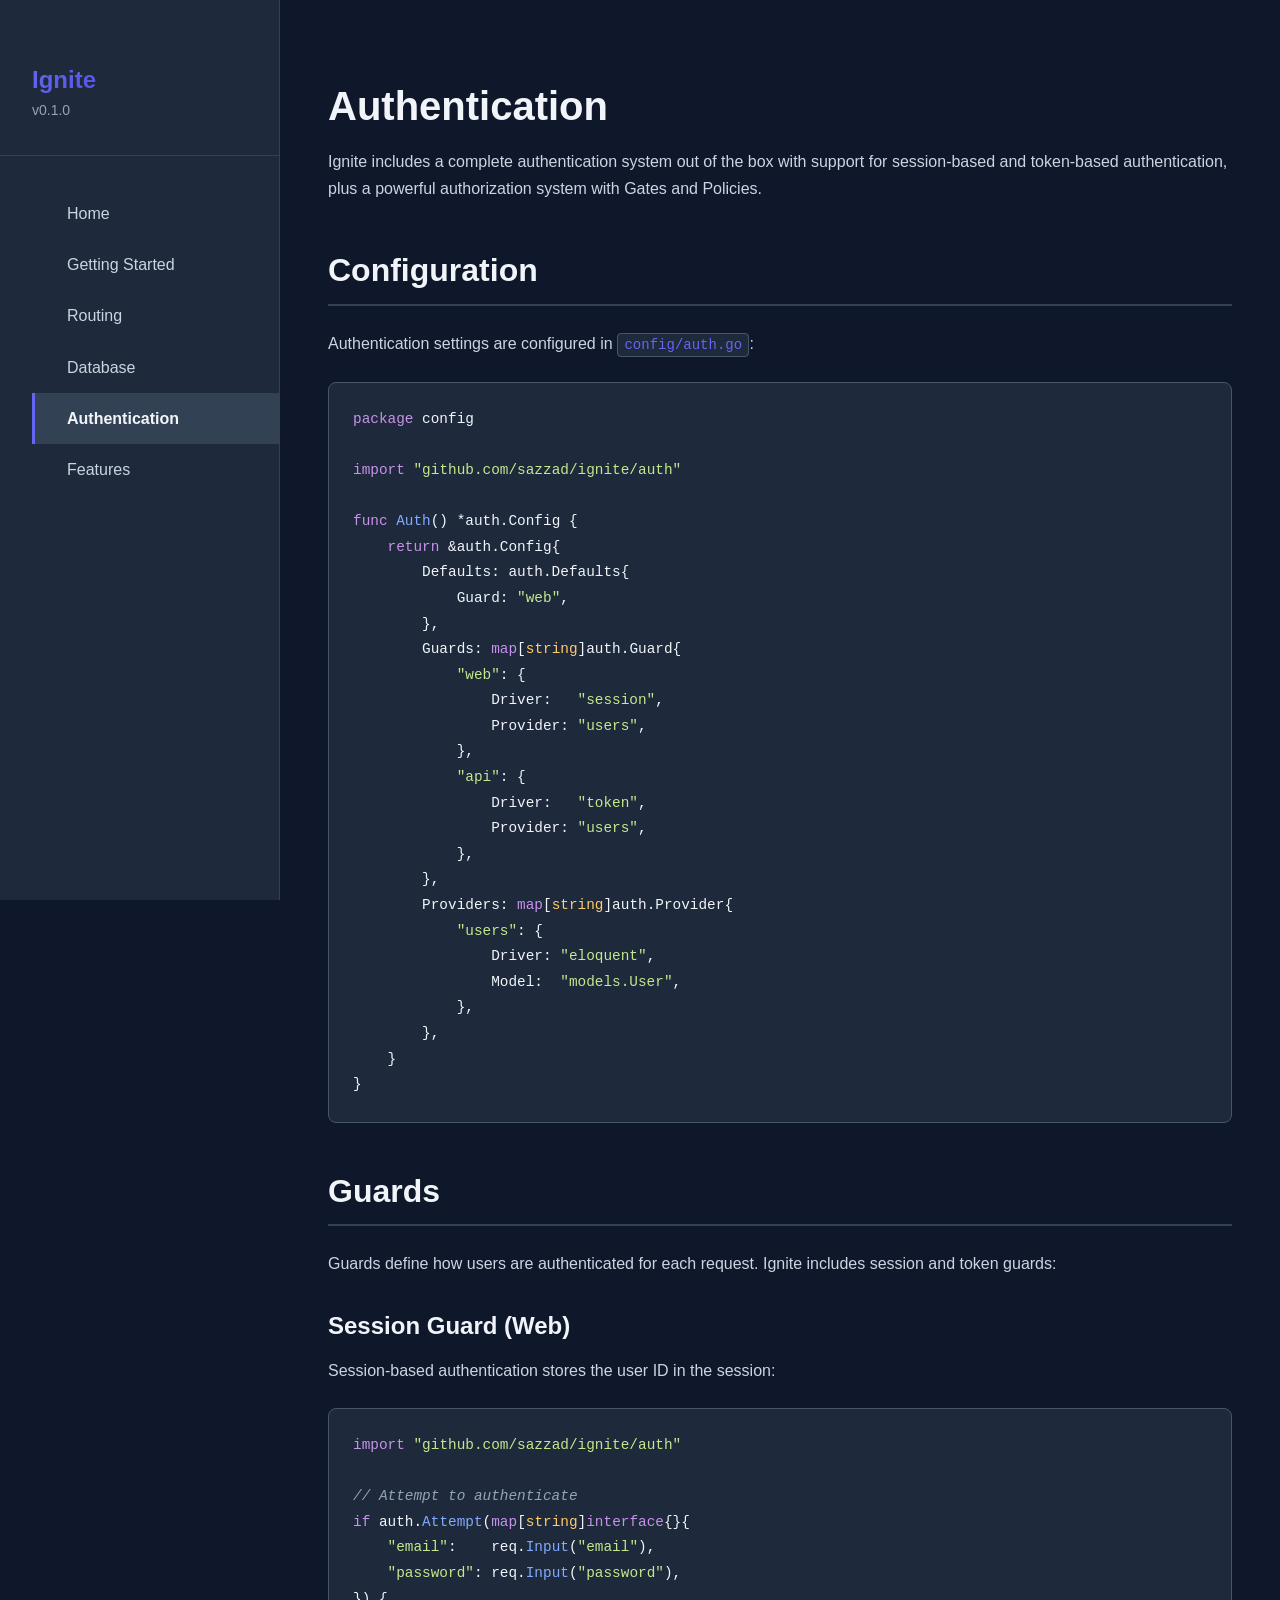
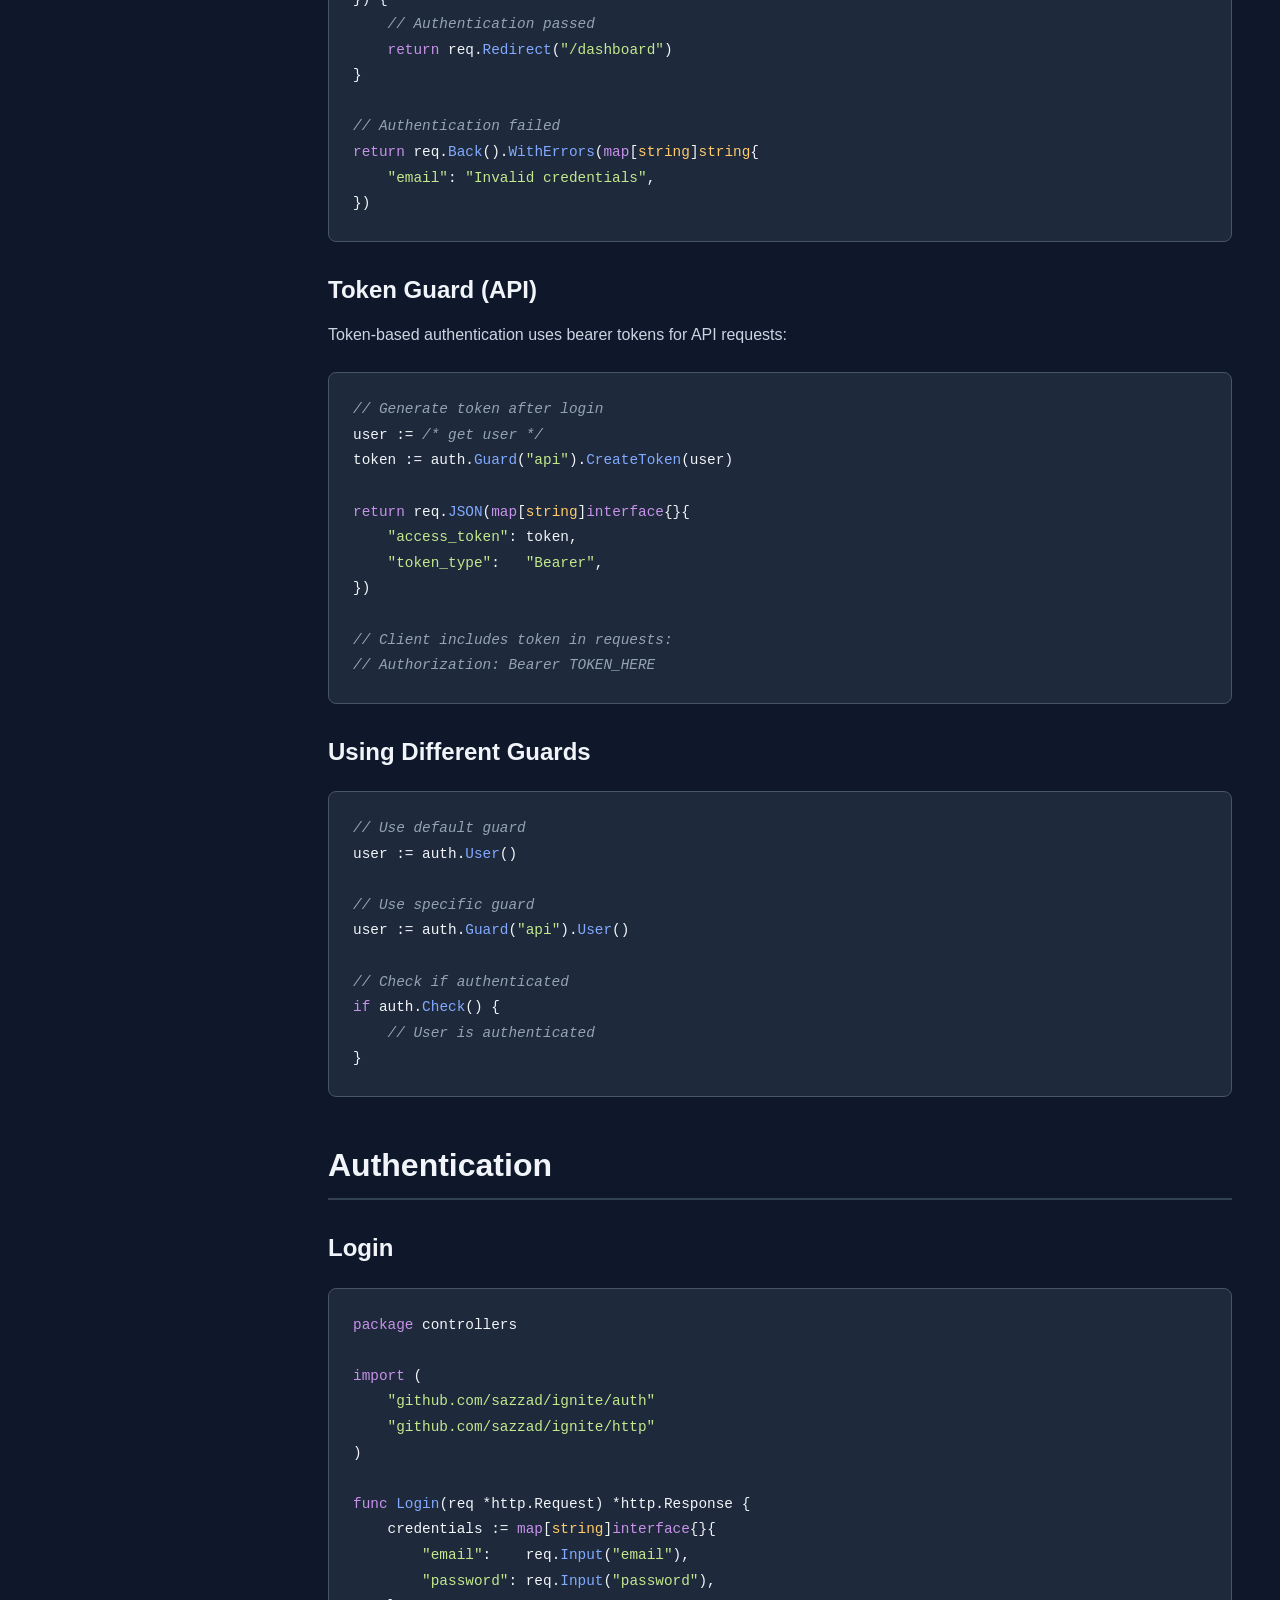
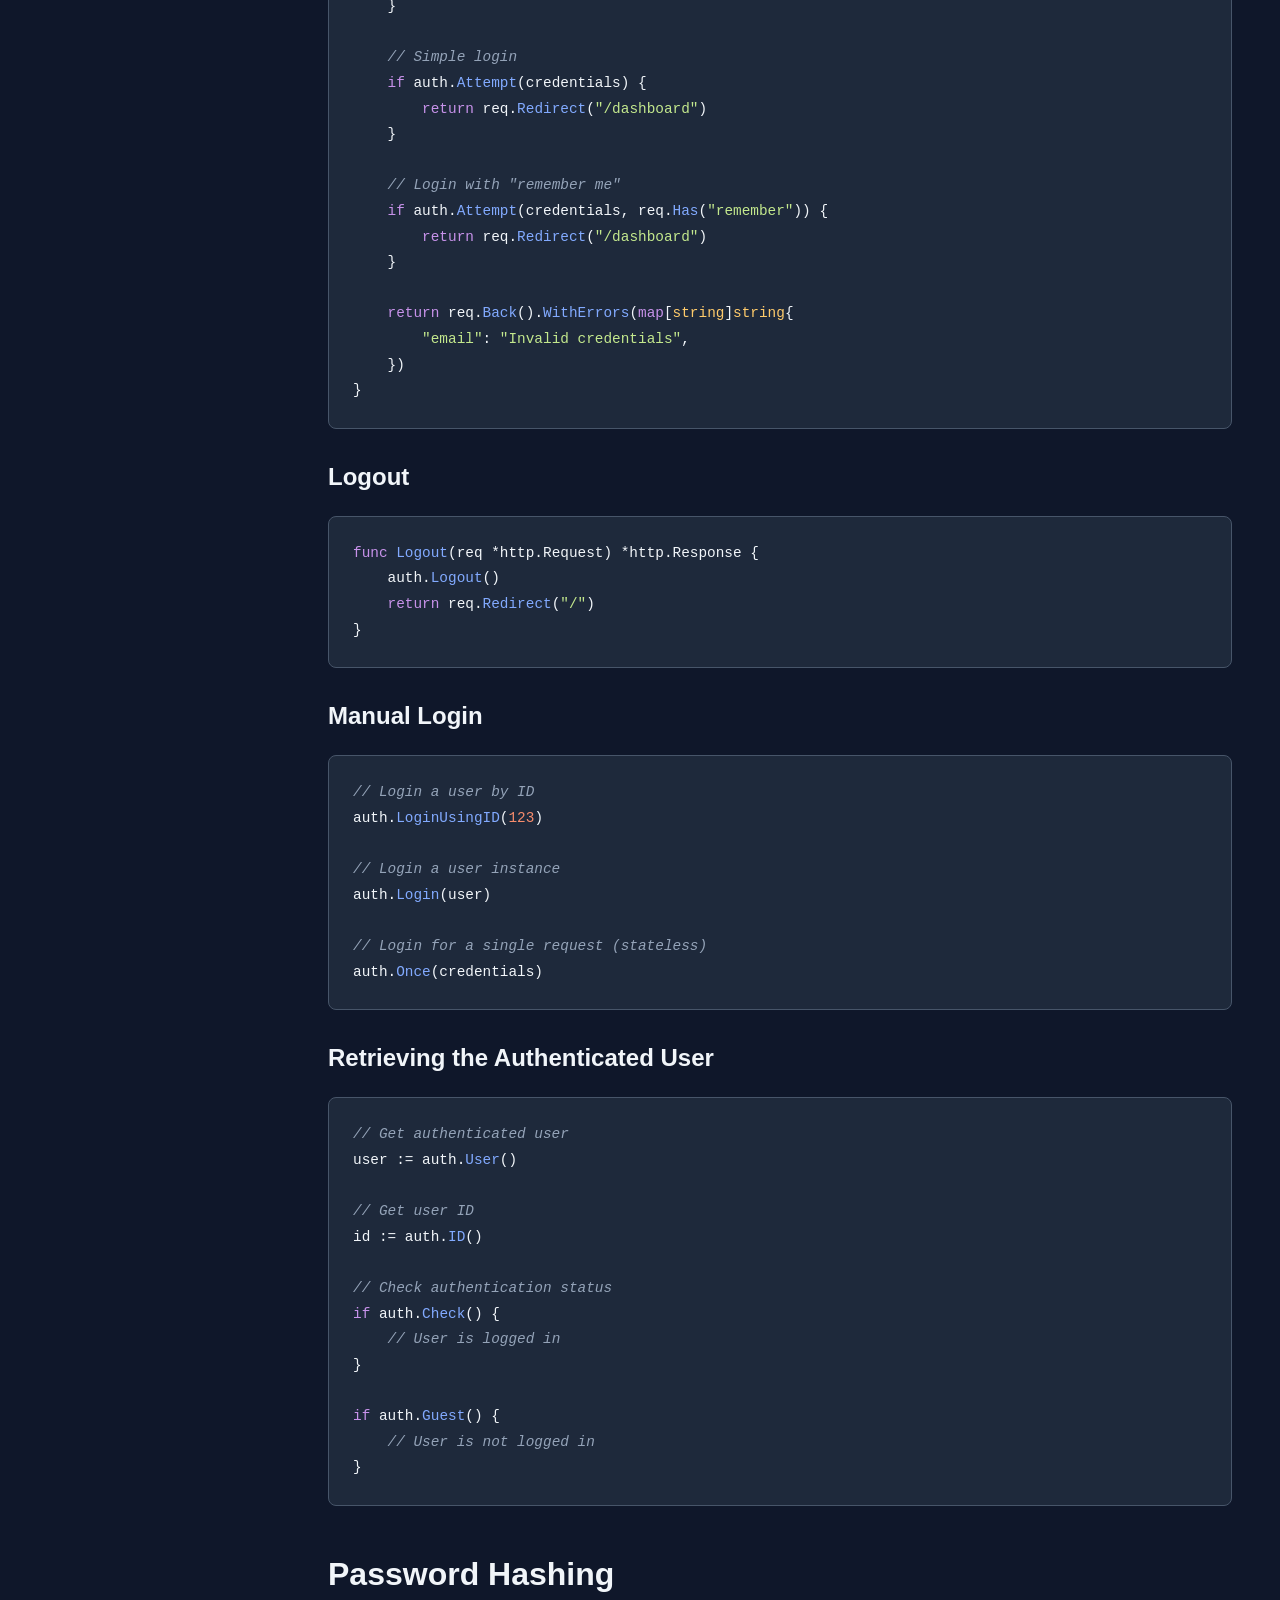
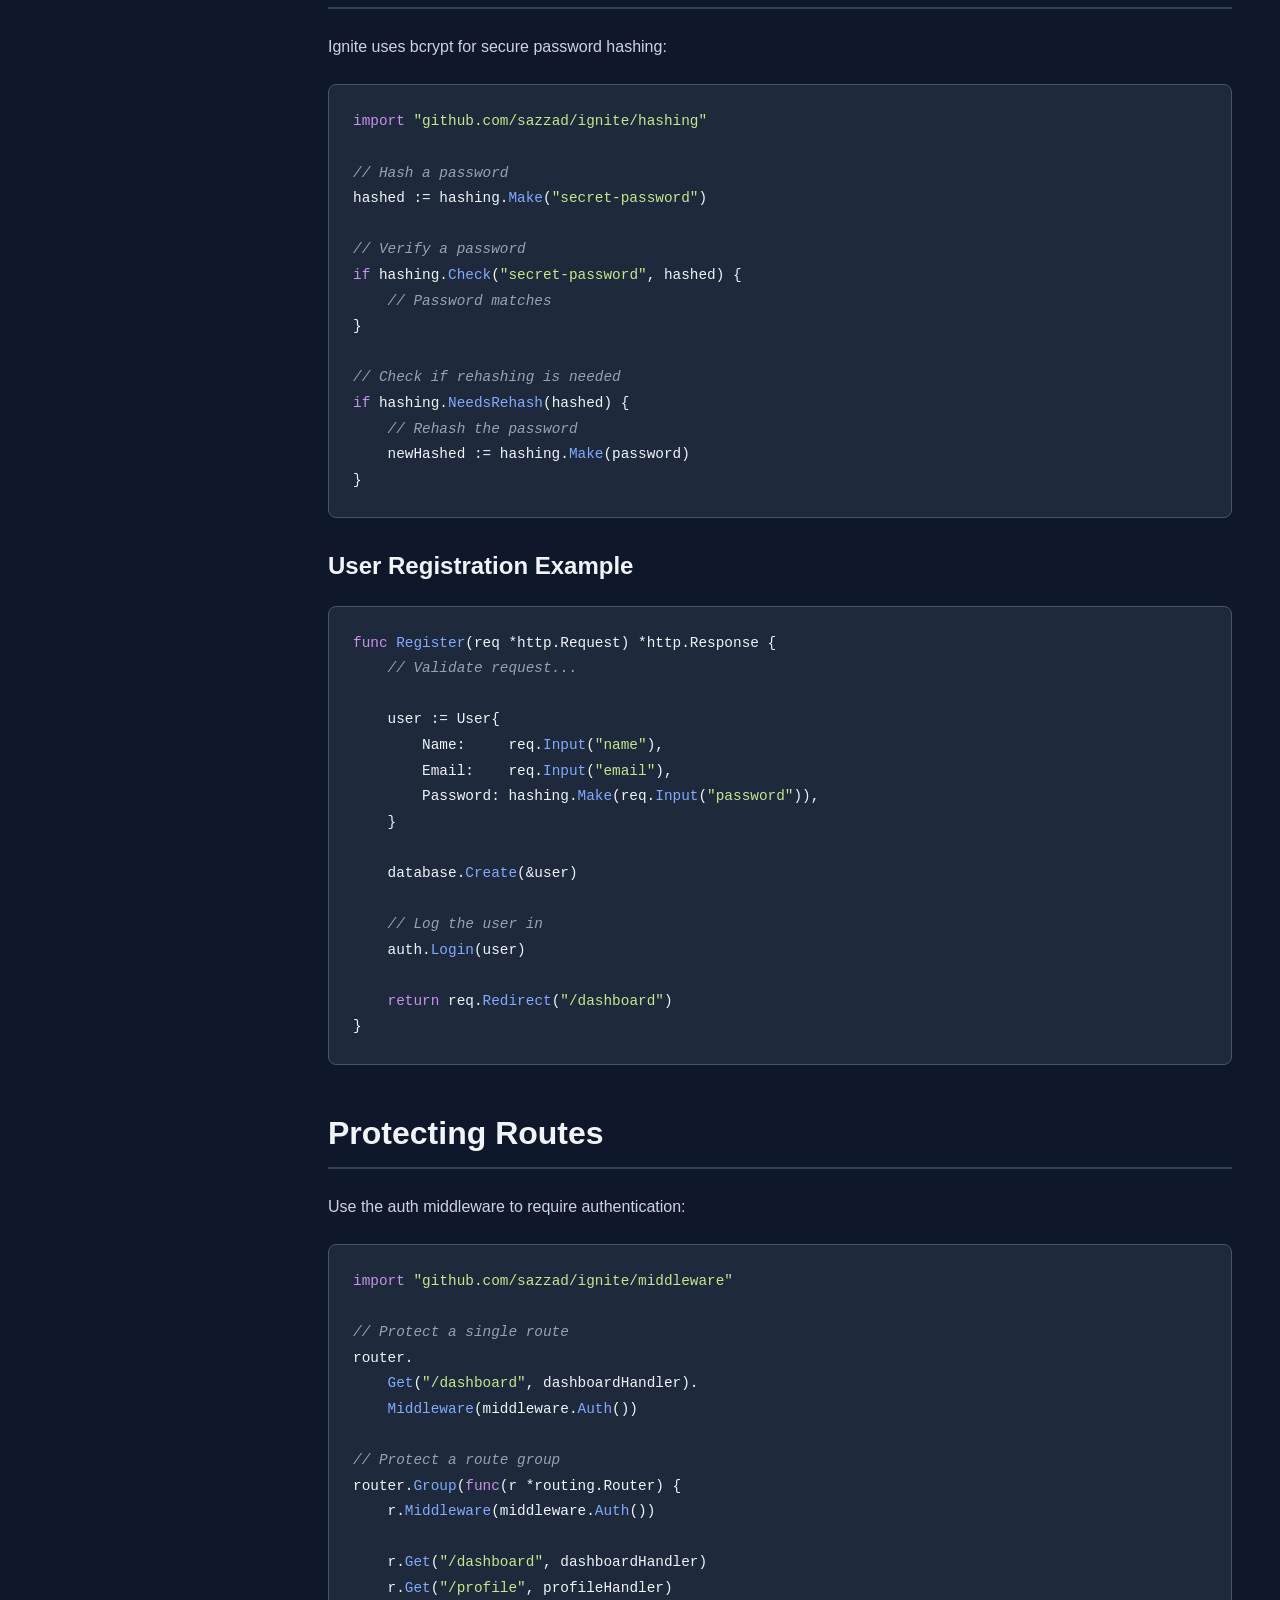
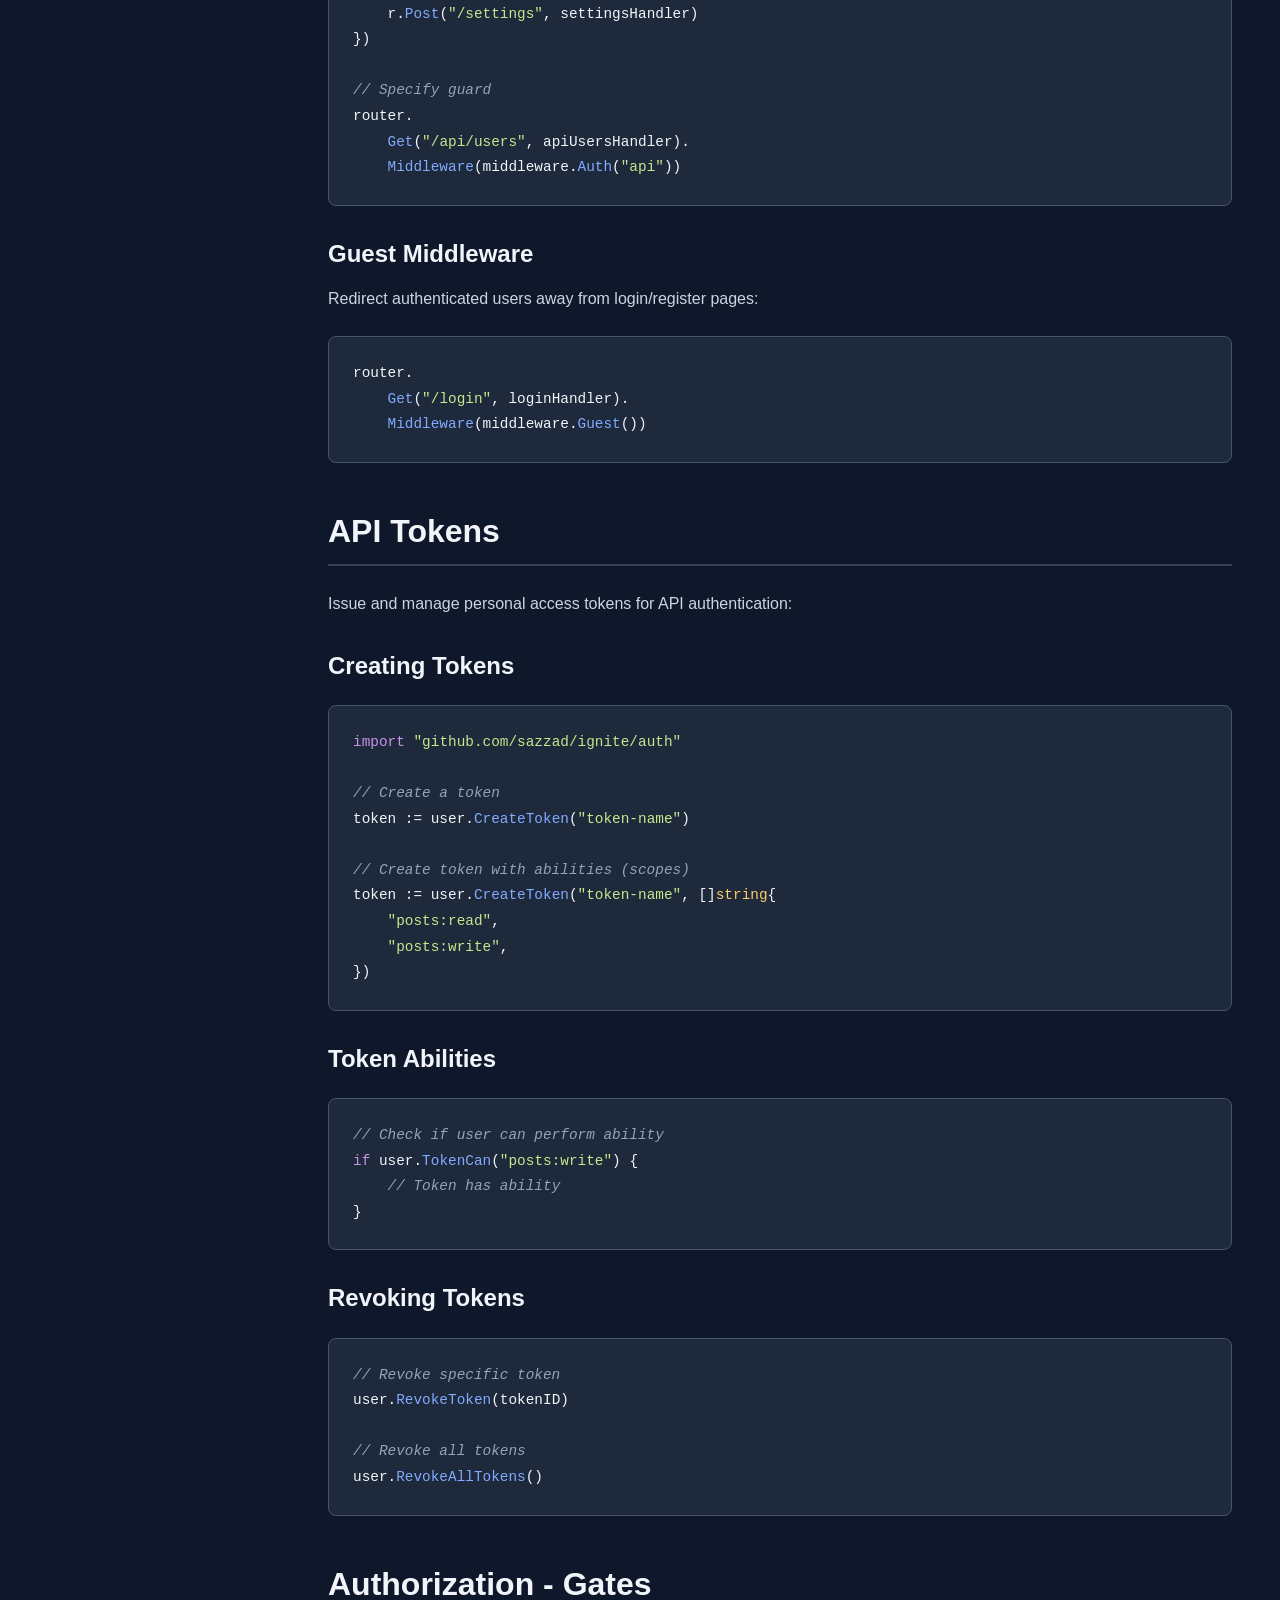
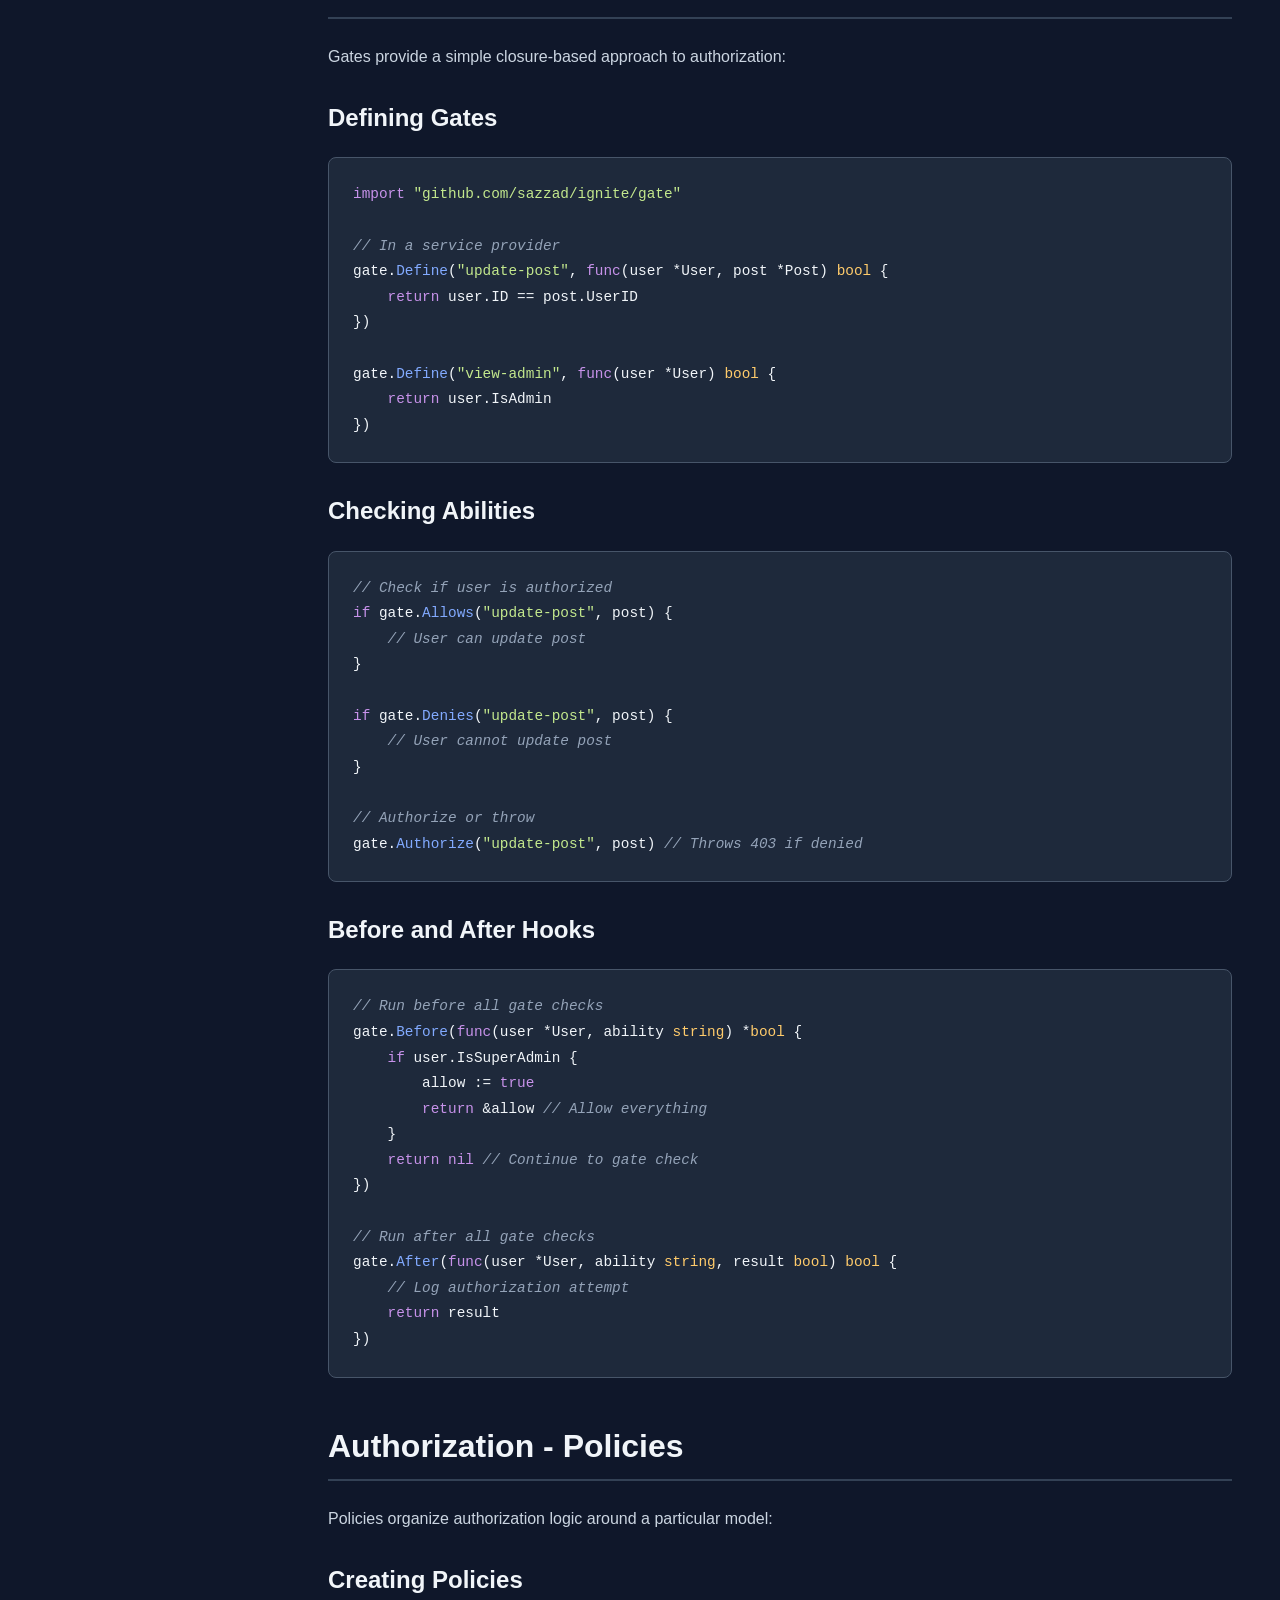
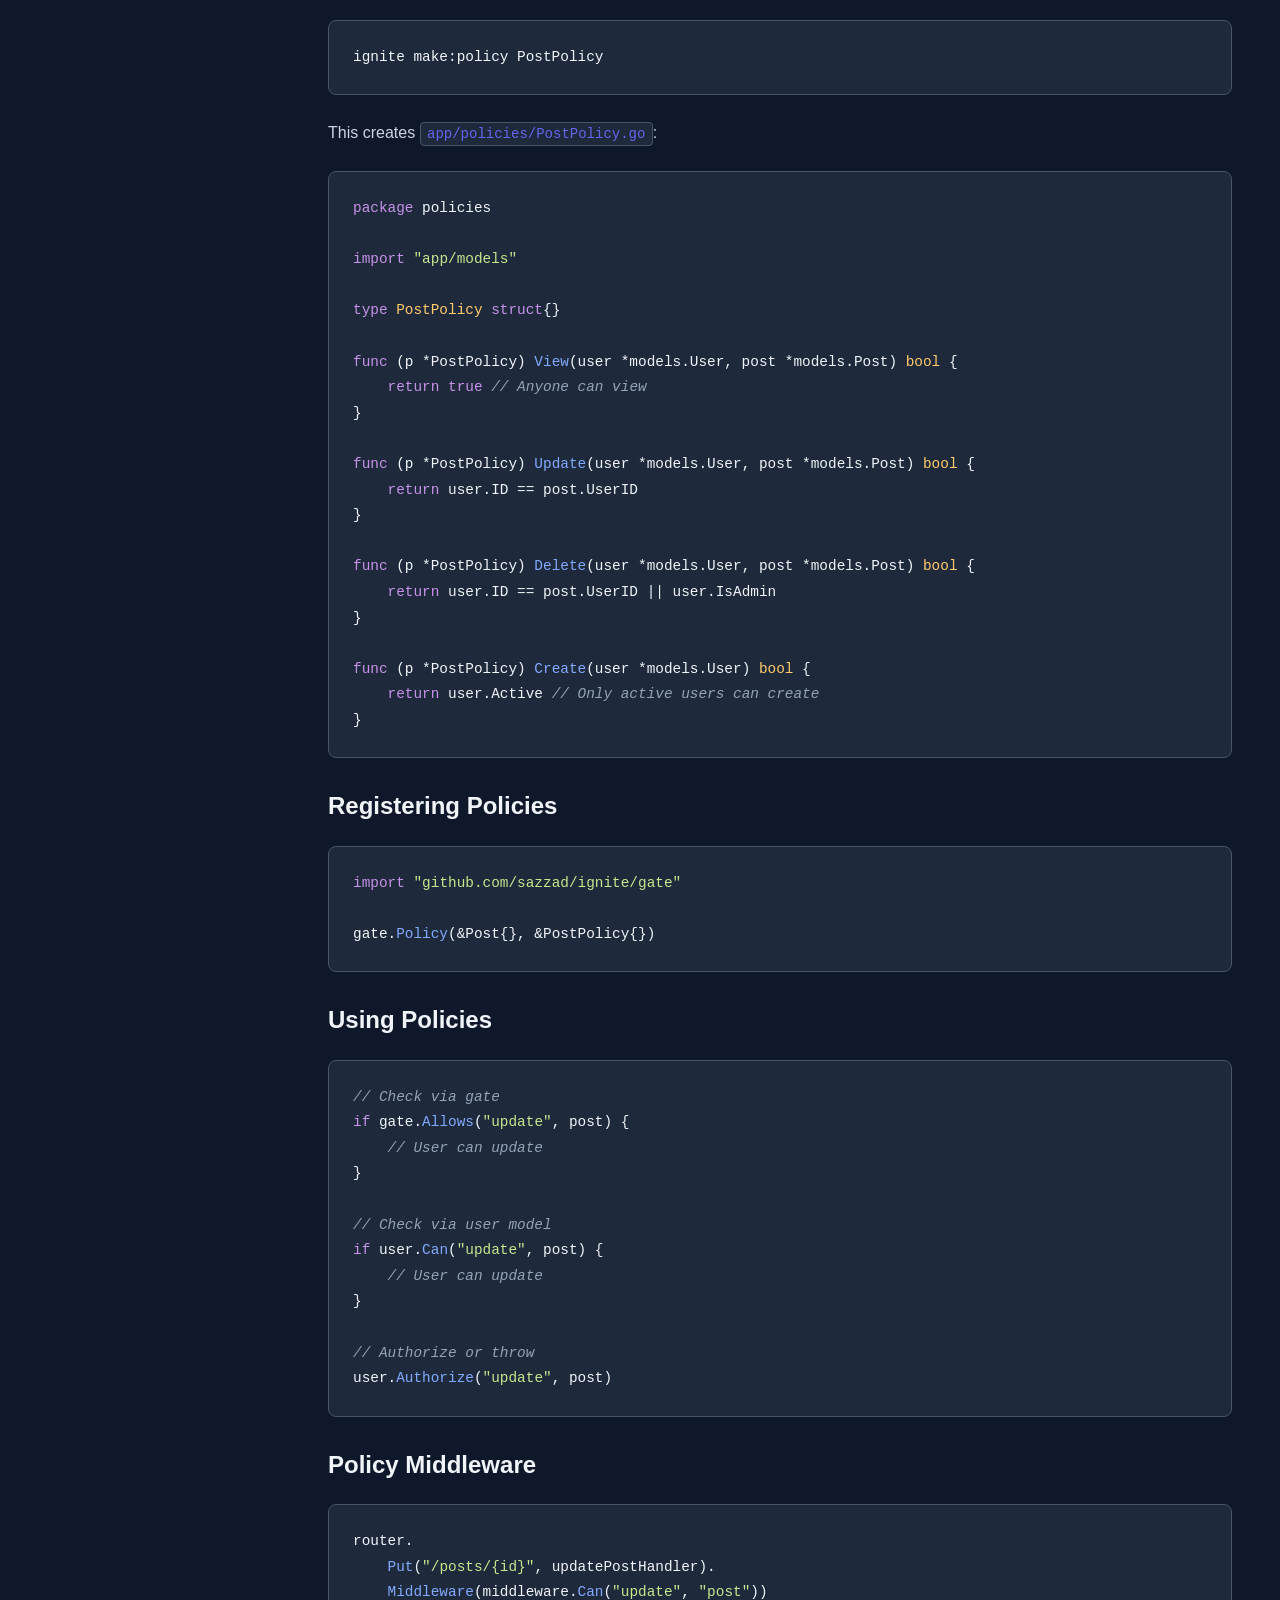
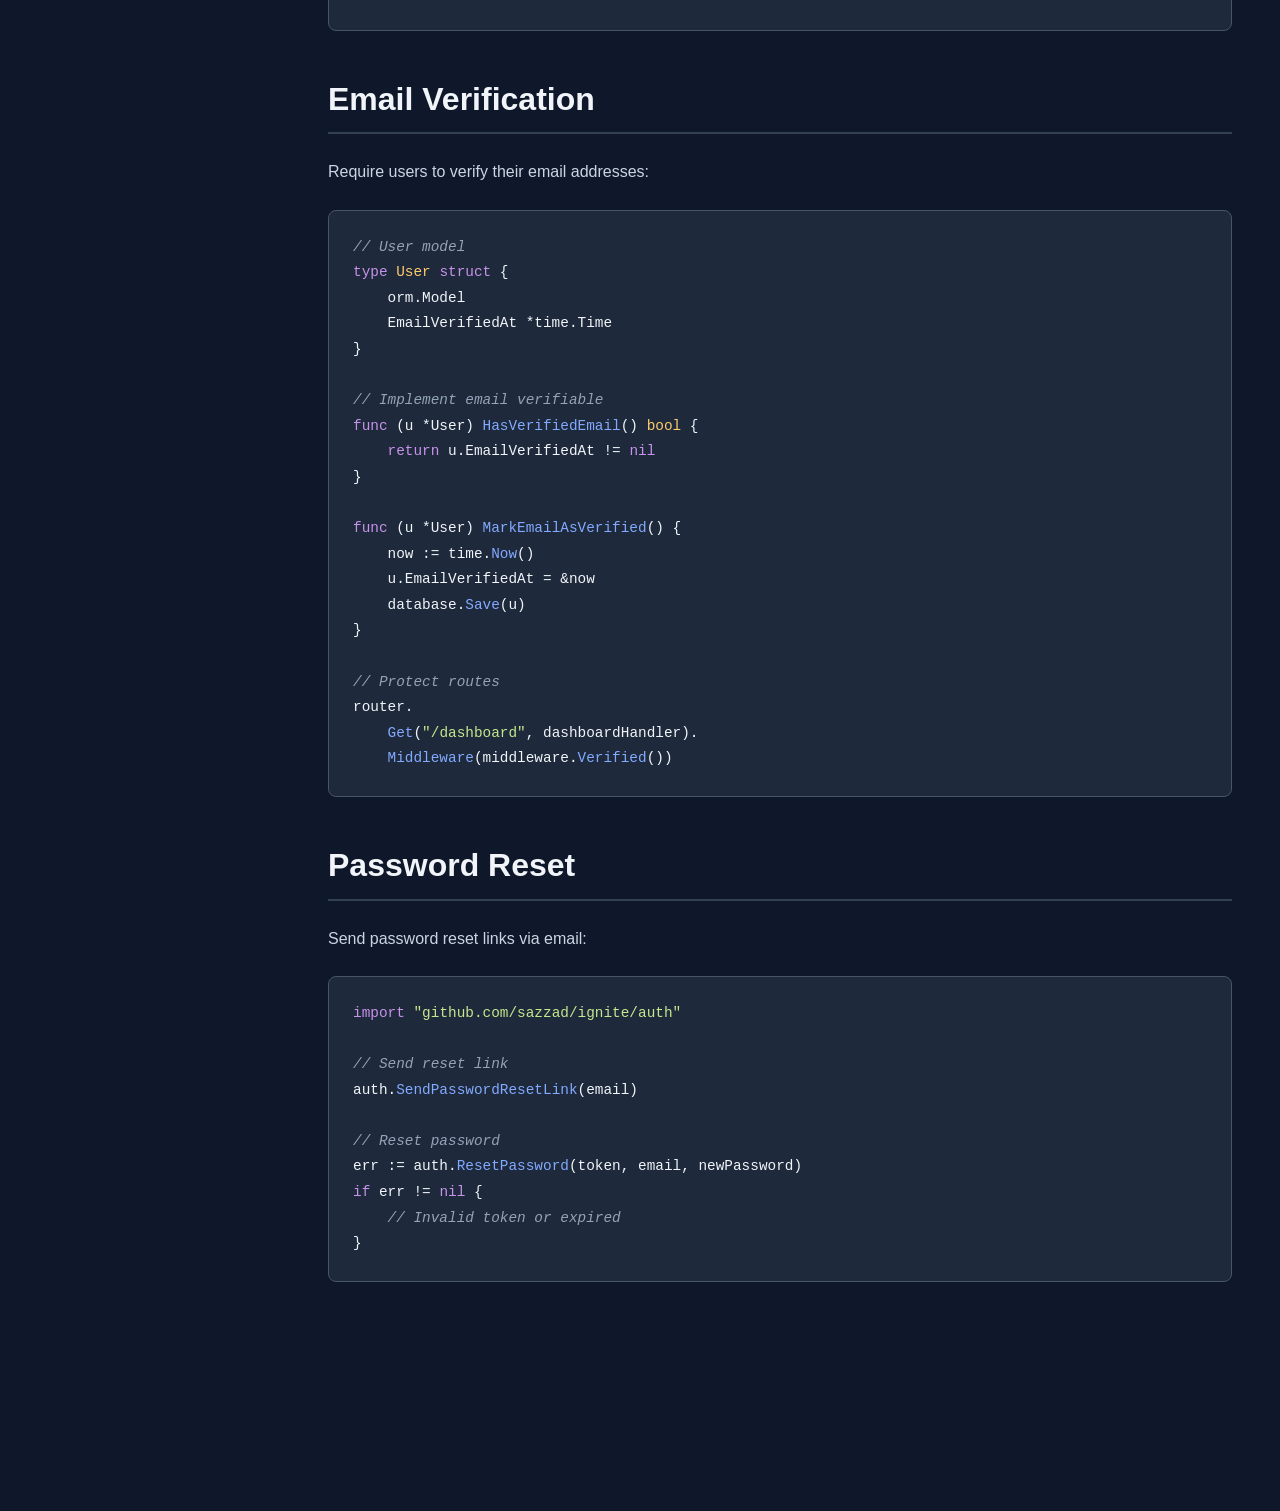
==== docs/authentication.html @ 3613282d "Initial release: Ignite v0.1.0 Full-stack Laravel-inspired web framework for Go. 33 packages, 812+ t" ====
<!DOCTYPE html>
<html lang="en">
<head>
  <meta charset="UTF-8">
  <meta name="viewport" content="width=device-width, initial-scale=1.0">
  <title>Authentication - Ignite</title>
  <link rel="stylesheet" href="style.css">
</head>
<body>
  <div class="container">
    <!-- Sidebar Navigation -->
    <nav class="sidebar">
      <div class="sidebar-header">
        <h1>Ignite</h1>
        <div class="version">v0.1.0</div>
      </div>
      <ul class="sidebar-nav">
        <li><a href="index.html">Home</a></li>
        <li><a href="getting-started.html">Getting Started</a></li>
        <li><a href="routing.html">Routing</a></li>
        <li><a href="database.html">Database</a></li>
        <li><a href="authentication.html" class="active">Authentication</a></li>
        <li><a href="features.html">Features</a></li>
      </ul>
    </nav>

    <!-- Main Content -->
    <main class="main-content">
      <h1>Authentication</h1>
      <p>Ignite includes a complete authentication system out of the box with support for session-based and token-based authentication, plus a powerful authorization system with Gates and Policies.</p>

      <!-- Configuration -->
      <section class="section">
        <h2 class="section-title">Configuration</h2>
        <p>Authentication settings are configured in <code>config/auth.go</code>:</p>
        <pre><code><span class="keyword">package</span> config

<span class="keyword">import</span> <span class="string">"github.com/sazzad/ignite/auth"</span>

<span class="keyword">func</span> <span class="function">Auth</span>() *auth.Config {
    <span class="keyword">return</span> &auth.Config{
        Defaults: auth.Defaults{
            Guard: <span class="string">"web"</span>,
        },
        Guards: <span class="keyword">map</span>[<span class="type">string</span>]auth.Guard{
            <span class="string">"web"</span>: {
                Driver:   <span class="string">"session"</span>,
                Provider: <span class="string">"users"</span>,
            },
            <span class="string">"api"</span>: {
                Driver:   <span class="string">"token"</span>,
                Provider: <span class="string">"users"</span>,
            },
        },
        Providers: <span class="keyword">map</span>[<span class="type">string</span>]auth.Provider{
            <span class="string">"users"</span>: {
                Driver: <span class="string">"eloquent"</span>,
                Model:  <span class="string">"models.User"</span>,
            },
        },
    }
}</code></pre>
      </section>

      <!-- Guards -->
      <section class="section">
        <h2 class="section-title">Guards</h2>
        <p>Guards define how users are authenticated for each request. Ignite includes session and token guards:</p>

        <h3>Session Guard (Web)</h3>
        <p>Session-based authentication stores the user ID in the session:</p>
        <pre><code><span class="keyword">import</span> <span class="string">"github.com/sazzad/ignite/auth"</span>

<span class="comment">// Attempt to authenticate</span>
<span class="keyword">if</span> auth.<span class="function">Attempt</span>(<span class="keyword">map</span>[<span class="type">string</span>]<span class="keyword">interface</span>{}{
    <span class="string">"email"</span>:    req.<span class="function">Input</span>(<span class="string">"email"</span>),
    <span class="string">"password"</span>: req.<span class="function">Input</span>(<span class="string">"password"</span>),
}) {
    <span class="comment">// Authentication passed</span>
    <span class="keyword">return</span> req.<span class="function">Redirect</span>(<span class="string">"/dashboard"</span>)
}

<span class="comment">// Authentication failed</span>
<span class="keyword">return</span> req.<span class="function">Back</span>().<span class="function">WithErrors</span>(<span class="keyword">map</span>[<span class="type">string</span>]<span class="type">string</span>{
    <span class="string">"email"</span>: <span class="string">"Invalid credentials"</span>,
})</code></pre>

        <h3>Token Guard (API)</h3>
        <p>Token-based authentication uses bearer tokens for API requests:</p>
        <pre><code><span class="comment">// Generate token after login</span>
user := <span class="comment">/* get user */</span>
token := auth.<span class="function">Guard</span>(<span class="string">"api"</span>).<span class="function">CreateToken</span>(user)

<span class="keyword">return</span> req.<span class="function">JSON</span>(<span class="keyword">map</span>[<span class="type">string</span>]<span class="keyword">interface</span>{}{
    <span class="string">"access_token"</span>: token,
    <span class="string">"token_type"</span>:   <span class="string">"Bearer"</span>,
})

<span class="comment">// Client includes token in requests:</span>
<span class="comment">// Authorization: Bearer TOKEN_HERE</span></code></pre>

        <h3>Using Different Guards</h3>
        <pre><code><span class="comment">// Use default guard</span>
user := auth.<span class="function">User</span>()

<span class="comment">// Use specific guard</span>
user := auth.<span class="function">Guard</span>(<span class="string">"api"</span>).<span class="function">User</span>()

<span class="comment">// Check if authenticated</span>
<span class="keyword">if</span> auth.<span class="function">Check</span>() {
    <span class="comment">// User is authenticated</span>
}</code></pre>
      </section>

      <!-- Authentication -->
      <section class="section">
        <h2 class="section-title">Authentication</h2>

        <h3>Login</h3>
        <pre><code><span class="keyword">package</span> controllers

<span class="keyword">import</span> (
    <span class="string">"github.com/sazzad/ignite/auth"</span>
    <span class="string">"github.com/sazzad/ignite/http"</span>
)

<span class="keyword">func</span> <span class="function">Login</span>(req *http.Request) *http.Response {
    credentials := <span class="keyword">map</span>[<span class="type">string</span>]<span class="keyword">interface</span>{}{
        <span class="string">"email"</span>:    req.<span class="function">Input</span>(<span class="string">"email"</span>),
        <span class="string">"password"</span>: req.<span class="function">Input</span>(<span class="string">"password"</span>),
    }

    <span class="comment">// Simple login</span>
    <span class="keyword">if</span> auth.<span class="function">Attempt</span>(credentials) {
        <span class="keyword">return</span> req.<span class="function">Redirect</span>(<span class="string">"/dashboard"</span>)
    }

    <span class="comment">// Login with "remember me"</span>
    <span class="keyword">if</span> auth.<span class="function">Attempt</span>(credentials, req.<span class="function">Has</span>(<span class="string">"remember"</span>)) {
        <span class="keyword">return</span> req.<span class="function">Redirect</span>(<span class="string">"/dashboard"</span>)
    }

    <span class="keyword">return</span> req.<span class="function">Back</span>().<span class="function">WithErrors</span>(<span class="keyword">map</span>[<span class="type">string</span>]<span class="type">string</span>{
        <span class="string">"email"</span>: <span class="string">"Invalid credentials"</span>,
    })
}</code></pre>

        <h3>Logout</h3>
        <pre><code><span class="keyword">func</span> <span class="function">Logout</span>(req *http.Request) *http.Response {
    auth.<span class="function">Logout</span>()
    <span class="keyword">return</span> req.<span class="function">Redirect</span>(<span class="string">"/"</span>)
}</code></pre>

        <h3>Manual Login</h3>
        <pre><code><span class="comment">// Login a user by ID</span>
auth.<span class="function">LoginUsingID</span>(<span class="number">123</span>)

<span class="comment">// Login a user instance</span>
auth.<span class="function">Login</span>(user)

<span class="comment">// Login for a single request (stateless)</span>
auth.<span class="function">Once</span>(credentials)</code></pre>

        <h3>Retrieving the Authenticated User</h3>
        <pre><code><span class="comment">// Get authenticated user</span>
user := auth.<span class="function">User</span>()

<span class="comment">// Get user ID</span>
id := auth.<span class="function">ID</span>()

<span class="comment">// Check authentication status</span>
<span class="keyword">if</span> auth.<span class="function">Check</span>() {
    <span class="comment">// User is logged in</span>
}

<span class="keyword">if</span> auth.<span class="function">Guest</span>() {
    <span class="comment">// User is not logged in</span>
}</code></pre>
      </section>

      <!-- Password Hashing -->
      <section class="section">
        <h2 class="section-title">Password Hashing</h2>
        <p>Ignite uses bcrypt for secure password hashing:</p>
        <pre><code><span class="keyword">import</span> <span class="string">"github.com/sazzad/ignite/hashing"</span>

<span class="comment">// Hash a password</span>
hashed := hashing.<span class="function">Make</span>(<span class="string">"secret-password"</span>)

<span class="comment">// Verify a password</span>
<span class="keyword">if</span> hashing.<span class="function">Check</span>(<span class="string">"secret-password"</span>, hashed) {
    <span class="comment">// Password matches</span>
}

<span class="comment">// Check if rehashing is needed</span>
<span class="keyword">if</span> hashing.<span class="function">NeedsRehash</span>(hashed) {
    <span class="comment">// Rehash the password</span>
    newHashed := hashing.<span class="function">Make</span>(password)
}</code></pre>

        <h3>User Registration Example</h3>
        <pre><code><span class="keyword">func</span> <span class="function">Register</span>(req *http.Request) *http.Response {
    <span class="comment">// Validate request...</span>

    user := User{
        Name:     req.<span class="function">Input</span>(<span class="string">"name"</span>),
        Email:    req.<span class="function">Input</span>(<span class="string">"email"</span>),
        Password: hashing.<span class="function">Make</span>(req.<span class="function">Input</span>(<span class="string">"password"</span>)),
    }

    database.<span class="function">Create</span>(&user)

    <span class="comment">// Log the user in</span>
    auth.<span class="function">Login</span>(user)

    <span class="keyword">return</span> req.<span class="function">Redirect</span>(<span class="string">"/dashboard"</span>)
}</code></pre>
      </section>

      <!-- Protecting Routes -->
      <section class="section">
        <h2 class="section-title">Protecting Routes</h2>
        <p>Use the auth middleware to require authentication:</p>
        <pre><code><span class="keyword">import</span> <span class="string">"github.com/sazzad/ignite/middleware"</span>

<span class="comment">// Protect a single route</span>
router.
    <span class="function">Get</span>(<span class="string">"/dashboard"</span>, dashboardHandler).
    <span class="function">Middleware</span>(middleware.<span class="function">Auth</span>())

<span class="comment">// Protect a route group</span>
router.<span class="function">Group</span>(<span class="keyword">func</span>(r *routing.Router) {
    r.<span class="function">Middleware</span>(middleware.<span class="function">Auth</span>())

    r.<span class="function">Get</span>(<span class="string">"/dashboard"</span>, dashboardHandler)
    r.<span class="function">Get</span>(<span class="string">"/profile"</span>, profileHandler)
    r.<span class="function">Post</span>(<span class="string">"/settings"</span>, settingsHandler)
})

<span class="comment">// Specify guard</span>
router.
    <span class="function">Get</span>(<span class="string">"/api/users"</span>, apiUsersHandler).
    <span class="function">Middleware</span>(middleware.<span class="function">Auth</span>(<span class="string">"api"</span>))</code></pre>

        <h3>Guest Middleware</h3>
        <p>Redirect authenticated users away from login/register pages:</p>
        <pre><code>router.
    <span class="function">Get</span>(<span class="string">"/login"</span>, loginHandler).
    <span class="function">Middleware</span>(middleware.<span class="function">Guest</span>())</code></pre>
      </section>

      <!-- API Tokens -->
      <section class="section">
        <h2 class="section-title">API Tokens</h2>
        <p>Issue and manage personal access tokens for API authentication:</p>

        <h3>Creating Tokens</h3>
        <pre><code><span class="keyword">import</span> <span class="string">"github.com/sazzad/ignite/auth"</span>

<span class="comment">// Create a token</span>
token := user.<span class="function">CreateToken</span>(<span class="string">"token-name"</span>)

<span class="comment">// Create token with abilities (scopes)</span>
token := user.<span class="function">CreateToken</span>(<span class="string">"token-name"</span>, []<span class="type">string</span>{
    <span class="string">"posts:read"</span>,
    <span class="string">"posts:write"</span>,
})</code></pre>

        <h3>Token Abilities</h3>
        <pre><code><span class="comment">// Check if user can perform ability</span>
<span class="keyword">if</span> user.<span class="function">TokenCan</span>(<span class="string">"posts:write"</span>) {
    <span class="comment">// Token has ability</span>
}</code></pre>

        <h3>Revoking Tokens</h3>
        <pre><code><span class="comment">// Revoke specific token</span>
user.<span class="function">RevokeToken</span>(tokenID)

<span class="comment">// Revoke all tokens</span>
user.<span class="function">RevokeAllTokens</span>()</code></pre>
      </section>

      <!-- Authorization (Gates) -->
      <section class="section">
        <h2 class="section-title">Authorization - Gates</h2>
        <p>Gates provide a simple closure-based approach to authorization:</p>

        <h3>Defining Gates</h3>
        <pre><code><span class="keyword">import</span> <span class="string">"github.com/sazzad/ignite/gate"</span>

<span class="comment">// In a service provider</span>
gate.<span class="function">Define</span>(<span class="string">"update-post"</span>, <span class="keyword">func</span>(user *User, post *Post) <span class="type">bool</span> {
    <span class="keyword">return</span> user.ID == post.UserID
})

gate.<span class="function">Define</span>(<span class="string">"view-admin"</span>, <span class="keyword">func</span>(user *User) <span class="type">bool</span> {
    <span class="keyword">return</span> user.IsAdmin
})</code></pre>

        <h3>Checking Abilities</h3>
        <pre><code><span class="comment">// Check if user is authorized</span>
<span class="keyword">if</span> gate.<span class="function">Allows</span>(<span class="string">"update-post"</span>, post) {
    <span class="comment">// User can update post</span>
}

<span class="keyword">if</span> gate.<span class="function">Denies</span>(<span class="string">"update-post"</span>, post) {
    <span class="comment">// User cannot update post</span>
}

<span class="comment">// Authorize or throw</span>
gate.<span class="function">Authorize</span>(<span class="string">"update-post"</span>, post) <span class="comment">// Throws 403 if denied</span></code></pre>

        <h3>Before and After Hooks</h3>
        <pre><code><span class="comment">// Run before all gate checks</span>
gate.<span class="function">Before</span>(<span class="keyword">func</span>(user *User, ability <span class="type">string</span>) *<span class="type">bool</span> {
    <span class="keyword">if</span> user.IsSuperAdmin {
        allow := <span class="keyword">true</span>
        <span class="keyword">return</span> &allow <span class="comment">// Allow everything</span>
    }
    <span class="keyword">return</span> <span class="keyword">nil</span> <span class="comment">// Continue to gate check</span>
})

<span class="comment">// Run after all gate checks</span>
gate.<span class="function">After</span>(<span class="keyword">func</span>(user *User, ability <span class="type">string</span>, result <span class="type">bool</span>) <span class="type">bool</span> {
    <span class="comment">// Log authorization attempt</span>
    <span class="keyword">return</span> result
})</code></pre>
      </section>

      <!-- Authorization (Policies) -->
      <section class="section">
        <h2 class="section-title">Authorization - Policies</h2>
        <p>Policies organize authorization logic around a particular model:</p>

        <h3>Creating Policies</h3>
        <pre><code>ignite make:policy PostPolicy</code></pre>
        <p>This creates <code>app/policies/PostPolicy.go</code>:</p>
        <pre><code><span class="keyword">package</span> policies

<span class="keyword">import</span> <span class="string">"app/models"</span>

<span class="keyword">type</span> <span class="type">PostPolicy</span> <span class="keyword">struct</span>{}

<span class="keyword">func</span> (p *PostPolicy) <span class="function">View</span>(user *models.User, post *models.Post) <span class="type">bool</span> {
    <span class="keyword">return</span> <span class="keyword">true</span> <span class="comment">// Anyone can view</span>
}

<span class="keyword">func</span> (p *PostPolicy) <span class="function">Update</span>(user *models.User, post *models.Post) <span class="type">bool</span> {
    <span class="keyword">return</span> user.ID == post.UserID
}

<span class="keyword">func</span> (p *PostPolicy) <span class="function">Delete</span>(user *models.User, post *models.Post) <span class="type">bool</span> {
    <span class="keyword">return</span> user.ID == post.UserID || user.IsAdmin
}

<span class="keyword">func</span> (p *PostPolicy) <span class="function">Create</span>(user *models.User) <span class="type">bool</span> {
    <span class="keyword">return</span> user.Active <span class="comment">// Only active users can create</span>
}</code></pre>

        <h3>Registering Policies</h3>
        <pre><code><span class="keyword">import</span> <span class="string">"github.com/sazzad/ignite/gate"</span>

gate.<span class="function">Policy</span>(&Post{}, &PostPolicy{})</code></pre>

        <h3>Using Policies</h3>
        <pre><code><span class="comment">// Check via gate</span>
<span class="keyword">if</span> gate.<span class="function">Allows</span>(<span class="string">"update"</span>, post) {
    <span class="comment">// User can update</span>
}

<span class="comment">// Check via user model</span>
<span class="keyword">if</span> user.<span class="function">Can</span>(<span class="string">"update"</span>, post) {
    <span class="comment">// User can update</span>
}

<span class="comment">// Authorize or throw</span>
user.<span class="function">Authorize</span>(<span class="string">"update"</span>, post)</code></pre>

        <h3>Policy Middleware</h3>
        <pre><code>router.
    <span class="function">Put</span>(<span class="string">"/posts/{id}"</span>, updatePostHandler).
    <span class="function">Middleware</span>(middleware.<span class="function">Can</span>(<span class="string">"update"</span>, <span class="string">"post"</span>))</code></pre>
      </section>

      <!-- Email Verification -->
      <section class="section">
        <h2 class="section-title">Email Verification</h2>
        <p>Require users to verify their email addresses:</p>
        <pre><code><span class="comment">// User model</span>
<span class="keyword">type</span> <span class="type">User</span> <span class="keyword">struct</span> {
    orm.Model
    EmailVerifiedAt *time.Time
}

<span class="comment">// Implement email verifiable</span>
<span class="keyword">func</span> (u *User) <span class="function">HasVerifiedEmail</span>() <span class="type">bool</span> {
    <span class="keyword">return</span> u.EmailVerifiedAt != <span class="keyword">nil</span>
}

<span class="keyword">func</span> (u *User) <span class="function">MarkEmailAsVerified</span>() {
    now := time.<span class="function">Now</span>()
    u.EmailVerifiedAt = &now
    database.<span class="function">Save</span>(u)
}

<span class="comment">// Protect routes</span>
router.
    <span class="function">Get</span>(<span class="string">"/dashboard"</span>, dashboardHandler).
    <span class="function">Middleware</span>(middleware.<span class="function">Verified</span>())</code></pre>
      </section>

      <!-- Password Reset -->
      <section class="section">
        <h2 class="section-title">Password Reset</h2>
        <p>Send password reset links via email:</p>
        <pre><code><span class="keyword">import</span> <span class="string">"github.com/sazzad/ignite/auth"</span>

<span class="comment">// Send reset link</span>
auth.<span class="function">SendPasswordResetLink</span>(email)

<span class="comment">// Reset password</span>
err := auth.<span class="function">ResetPassword</span>(token, email, newPassword)
<span class="keyword">if</span> err != <span class="keyword">nil</span> {
    <span class="comment">// Invalid token or expired</span>
}</code></pre>
      </section>
    </main>
  </div>
</body>
</html>
---- docs/style.css ----
/* Ignite Documentation - Shared Styles */

:root {
  --primary: #4F46E5;
  --primary-light: #6366F1;
  --primary-dark: #4338CA;
  --background: #0F172A;
  --background-light: #1E293B;
  --background-lighter: #334155;
  --text: #F1F5F9;
  --text-secondary: #CBD5E1;
  --text-muted: #94A3B8;
  --border: #334155;
  --code-bg: #1E293B;
  --code-border: #475569;
  --success: #10B981;
  --warning: #F59E0B;
  --danger: #EF4444;
  --sidebar-width: 280px;
  --header-height: 64px;
}

* {
  box-sizing: border-box;
  margin: 0;
  padding: 0;
}

body {
  font-family: -apple-system, BlinkMacSystemFont, "Segoe UI", Roboto, "Helvetica Neue", Arial, sans-serif;
  background: var(--background);
  color: var(--text);
  line-height: 1.7;
  font-size: 16px;
  -webkit-font-smoothing: antialiased;
  -moz-osx-font-smoothing: grayscale;
}

a {
  color: var(--primary-light);
  text-decoration: none;
  transition: color 0.2s ease;
}

a:hover {
  color: var(--primary);
}

/* Layout */
.container {
  display: flex;
  min-height: 100vh;
}

/* Sidebar */
.sidebar {
  width: var(--sidebar-width);
  background: var(--background-light);
  border-right: 1px solid var(--border);
  position: fixed;
  top: 0;
  left: 0;
  height: 100vh;
  overflow-y: auto;
  padding: 2rem 0;
}

.sidebar-header {
  padding: 0 2rem 2rem;
  border-bottom: 1px solid var(--border);
  margin-bottom: 2rem;
}

.sidebar-header h1 {
  font-size: 1.5rem;
  font-weight: 700;
  background: linear-gradient(135deg, var(--primary-light), var(--primary-dark));
  -webkit-background-clip: text;
  -webkit-text-fill-color: transparent;
  background-clip: text;
  margin-bottom: 0.25rem;
}

.sidebar-header .version {
  font-size: 0.875rem;
  color: var(--text-muted);
}

.sidebar-nav {
  list-style: none;
}

.sidebar-nav li {
  margin: 0;
}

.sidebar-nav a {
  display: block;
  padding: 0.75rem 2rem;
  color: var(--text-secondary);
  transition: all 0.2s ease;
  border-left: 3px solid transparent;
}

.sidebar-nav a:hover {
  background: var(--background-lighter);
  color: var(--text);
  border-left-color: var(--primary);
}

.sidebar-nav a.active {
  background: var(--background-lighter);
  color: var(--text);
  border-left-color: var(--primary-light);
  font-weight: 600;
}

/* Main Content */
.main-content {
  flex: 1;
  margin-left: var(--sidebar-width);
  padding: 3rem;
  max-width: 1200px;
}

/* Hero Section */
.hero {
  padding: 4rem 0;
  margin-bottom: 4rem;
  text-align: center;
}

.hero h1 {
  font-size: 4rem;
  font-weight: 800;
  background: linear-gradient(135deg, var(--primary-light), var(--primary-dark));
  -webkit-background-clip: text;
  -webkit-text-fill-color: transparent;
  background-clip: text;
  margin-bottom: 1rem;
  line-height: 1.2;
}

.hero .tagline {
  font-size: 1.5rem;
  color: var(--text-secondary);
  margin-bottom: 0.5rem;
}

.hero .version-badge {
  display: inline-block;
  padding: 0.5rem 1rem;
  background: var(--background-light);
  border: 1px solid var(--border);
  border-radius: 2rem;
  font-size: 0.875rem;
  color: var(--text-muted);
  margin-top: 1rem;
}

/* Features Grid */
.features-grid {
  display: grid;
  grid-template-columns: repeat(auto-fit, minmax(300px, 1fr));
  gap: 2rem;
  margin: 3rem 0;
}

.feature-card {
  background: var(--background-light);
  border: 1px solid var(--border);
  border-radius: 0.75rem;
  padding: 2rem;
  transition: all 0.3s ease;
}

.feature-card:hover {
  transform: translateY(-4px);
  border-color: var(--primary);
  box-shadow: 0 10px 30px rgba(79, 70, 229, 0.2);
}

.feature-card .icon {
  font-size: 2.5rem;
  margin-bottom: 1rem;
}

.feature-card h3 {
  font-size: 1.25rem;
  font-weight: 600;
  margin-bottom: 0.75rem;
  color: var(--text);
}

.feature-card p {
  color: var(--text-secondary);
  font-size: 0.95rem;
}

/* Typography */
h1, h2, h3, h4, h5, h6 {
  font-weight: 700;
  line-height: 1.3;
  color: var(--text);
  margin: 2rem 0 1rem;
}

h1 { font-size: 2.5rem; }
h2 { font-size: 2rem; }
h3 { font-size: 1.5rem; }
h4 { font-size: 1.25rem; }
h5 { font-size: 1.1rem; }
h6 { font-size: 1rem; }

p {
  margin: 1rem 0;
  color: var(--text-secondary);
}

/* Code Blocks */
code {
  font-family: "SF Mono", Monaco, "Cascadia Code", "Roboto Mono", Consolas, "Courier New", monospace;
  font-size: 0.9em;
}

pre {
  background: var(--code-bg);
  border: 1px solid var(--code-border);
  border-radius: 0.5rem;
  padding: 1.5rem;
  overflow-x: auto;
  margin: 1.5rem 0;
  line-height: 1.6;
}

pre code {
  color: var(--text);
  font-size: 0.9rem;
}

:not(pre) > code {
  background: var(--code-bg);
  border: 1px solid var(--code-border);
  border-radius: 0.25rem;
  padding: 0.2rem 0.4rem;
  color: var(--primary-light);
  font-size: 0.875em;
}

/* Syntax Highlighting Colors */
.keyword { color: #C792EA; }
.string { color: #C3E88D; }
.comment { color: var(--text-muted); font-style: italic; }
.function { color: #82AAFF; }
.variable { color: #F07178; }
.number { color: #F78C6C; }
.type { color: #FFCB6B; }

/* Sections */
.section {
  margin: 3rem 0;
}

.section-title {
  font-size: 2rem;
  margin-bottom: 1.5rem;
  padding-bottom: 0.75rem;
  border-bottom: 2px solid var(--border);
}

/* Quick Start */
.quick-start {
  background: var(--background-light);
  border: 1px solid var(--primary);
  border-radius: 0.75rem;
  padding: 2rem;
  margin: 2rem 0;
}

.quick-start h3 {
  color: var(--primary-light);
  margin-top: 0;
}

/* Lists */
ul, ol {
  margin: 1rem 0;
  padding-left: 2rem;
  color: var(--text-secondary);
}

li {
  margin: 0.5rem 0;
}

/* Tables */
table {
  width: 100%;
  border-collapse: collapse;
  margin: 2rem 0;
  background: var(--background-light);
  border-radius: 0.5rem;
  overflow: hidden;
}

th, td {
  padding: 1rem;
  text-align: left;
  border-bottom: 1px solid var(--border);
}

th {
  background: var(--background-lighter);
  color: var(--text);
  font-weight: 600;
}

td {
  color: var(--text-secondary);
}

tr:last-child td {
  border-bottom: none;
}

/* Badges */
.badge {
  display: inline-block;
  padding: 0.25rem 0.75rem;
  border-radius: 0.25rem;
  font-size: 0.75rem;
  font-weight: 600;
  text-transform: uppercase;
  letter-spacing: 0.5px;
}

.badge-new {
  background: var(--success);
  color: white;
}

.badge-beta {
  background: var(--warning);
  color: var(--background);
}

/* Responsive */
@media (max-width: 1024px) {
  .sidebar {
    transform: translateX(-100%);
    transition: transform 0.3s ease;
  }

  .main-content {
    margin-left: 0;
    padding: 2rem;
  }

  .hero h1 {
    font-size: 3rem;
  }

  .features-grid {
    grid-template-columns: 1fr;
  }
}

@media (max-width: 640px) {
  .hero h1 {
    font-size: 2.5rem;
  }

  .hero .tagline {
    font-size: 1.25rem;
  }

  .main-content {
    padding: 1.5rem;
  }
}

/* Smooth Scrolling */
html {
  scroll-behavior: smooth;
}

/* Selection */
::selection {
  background: var(--primary);
  color: white;
}

::-webkit-scrollbar {
  width: 8px;
  height: 8px;
}

::-webkit-scrollbar-track {
  background: var(--background);
}

::-webkit-scrollbar-thumb {
  background: var(--background-lighter);
  border-radius: 4px;
}

::-webkit-scrollbar-thumb:hover {
  background: var(--primary);
}
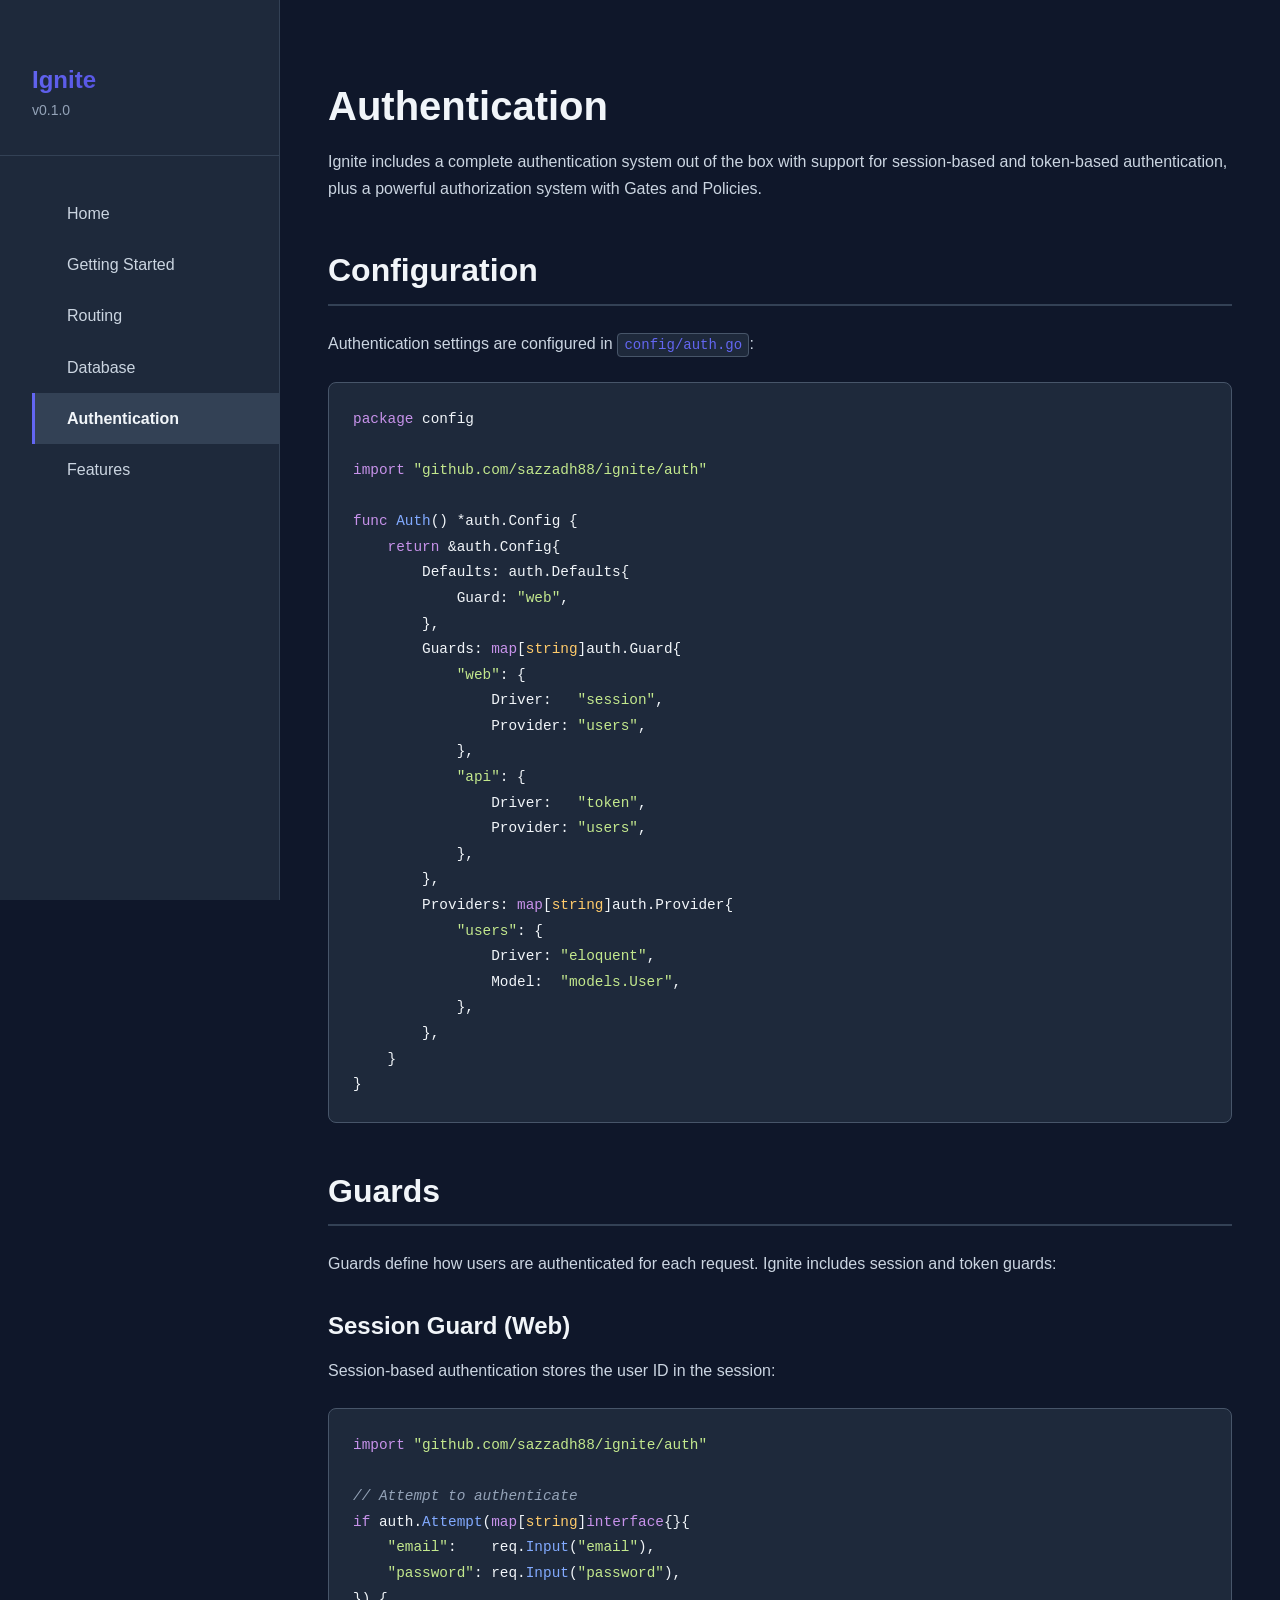
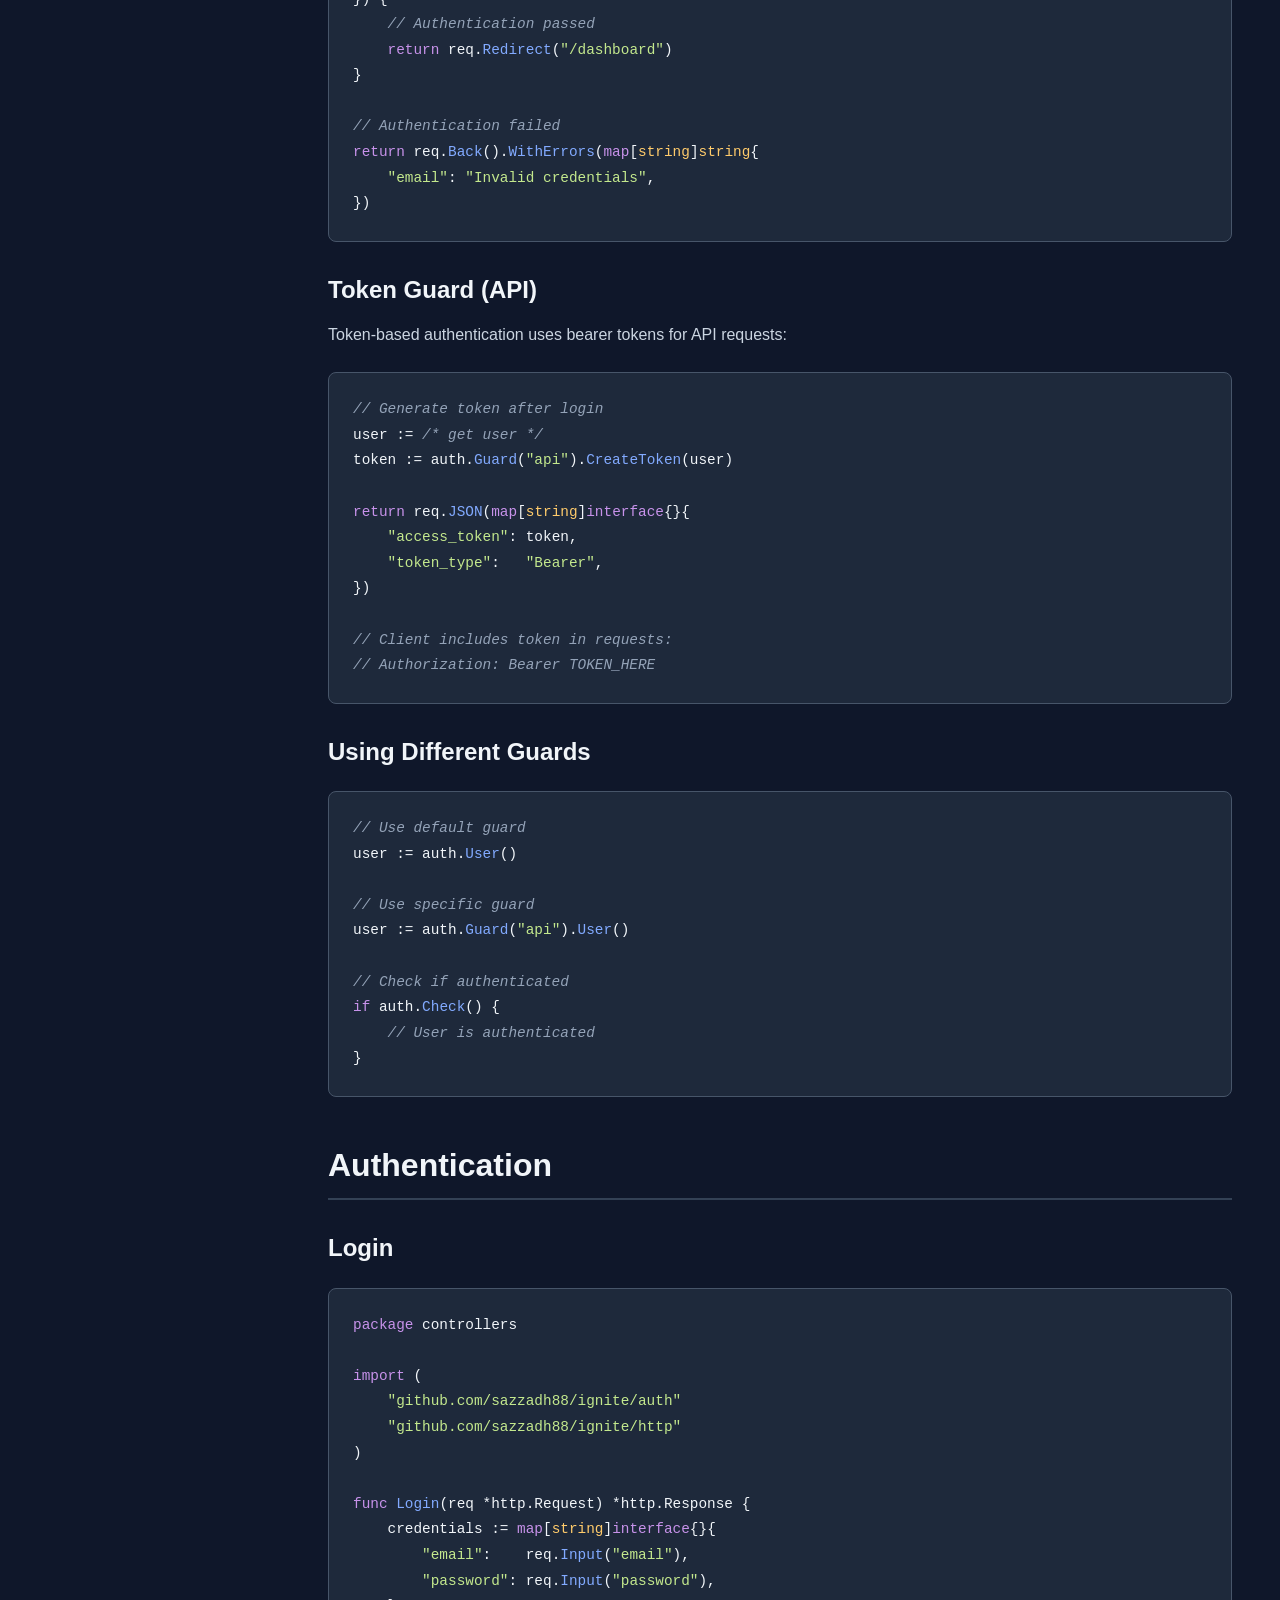
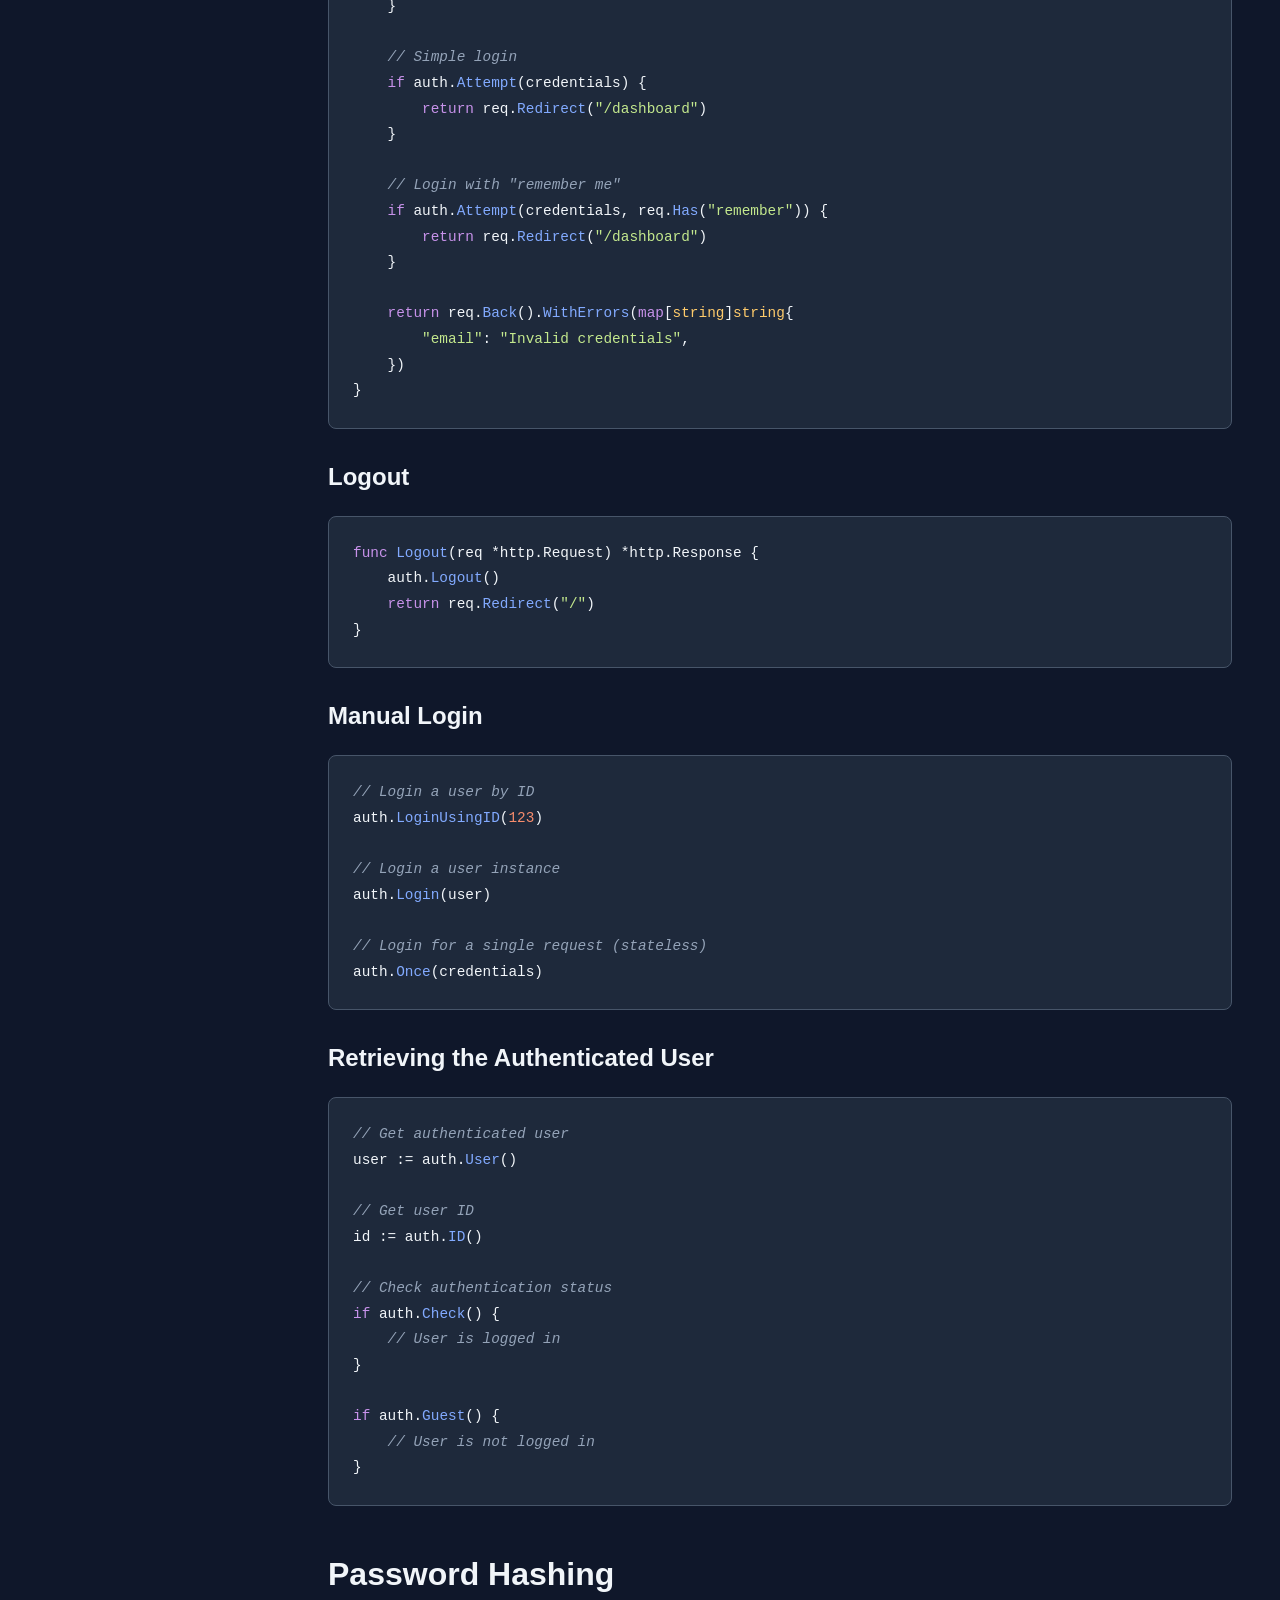
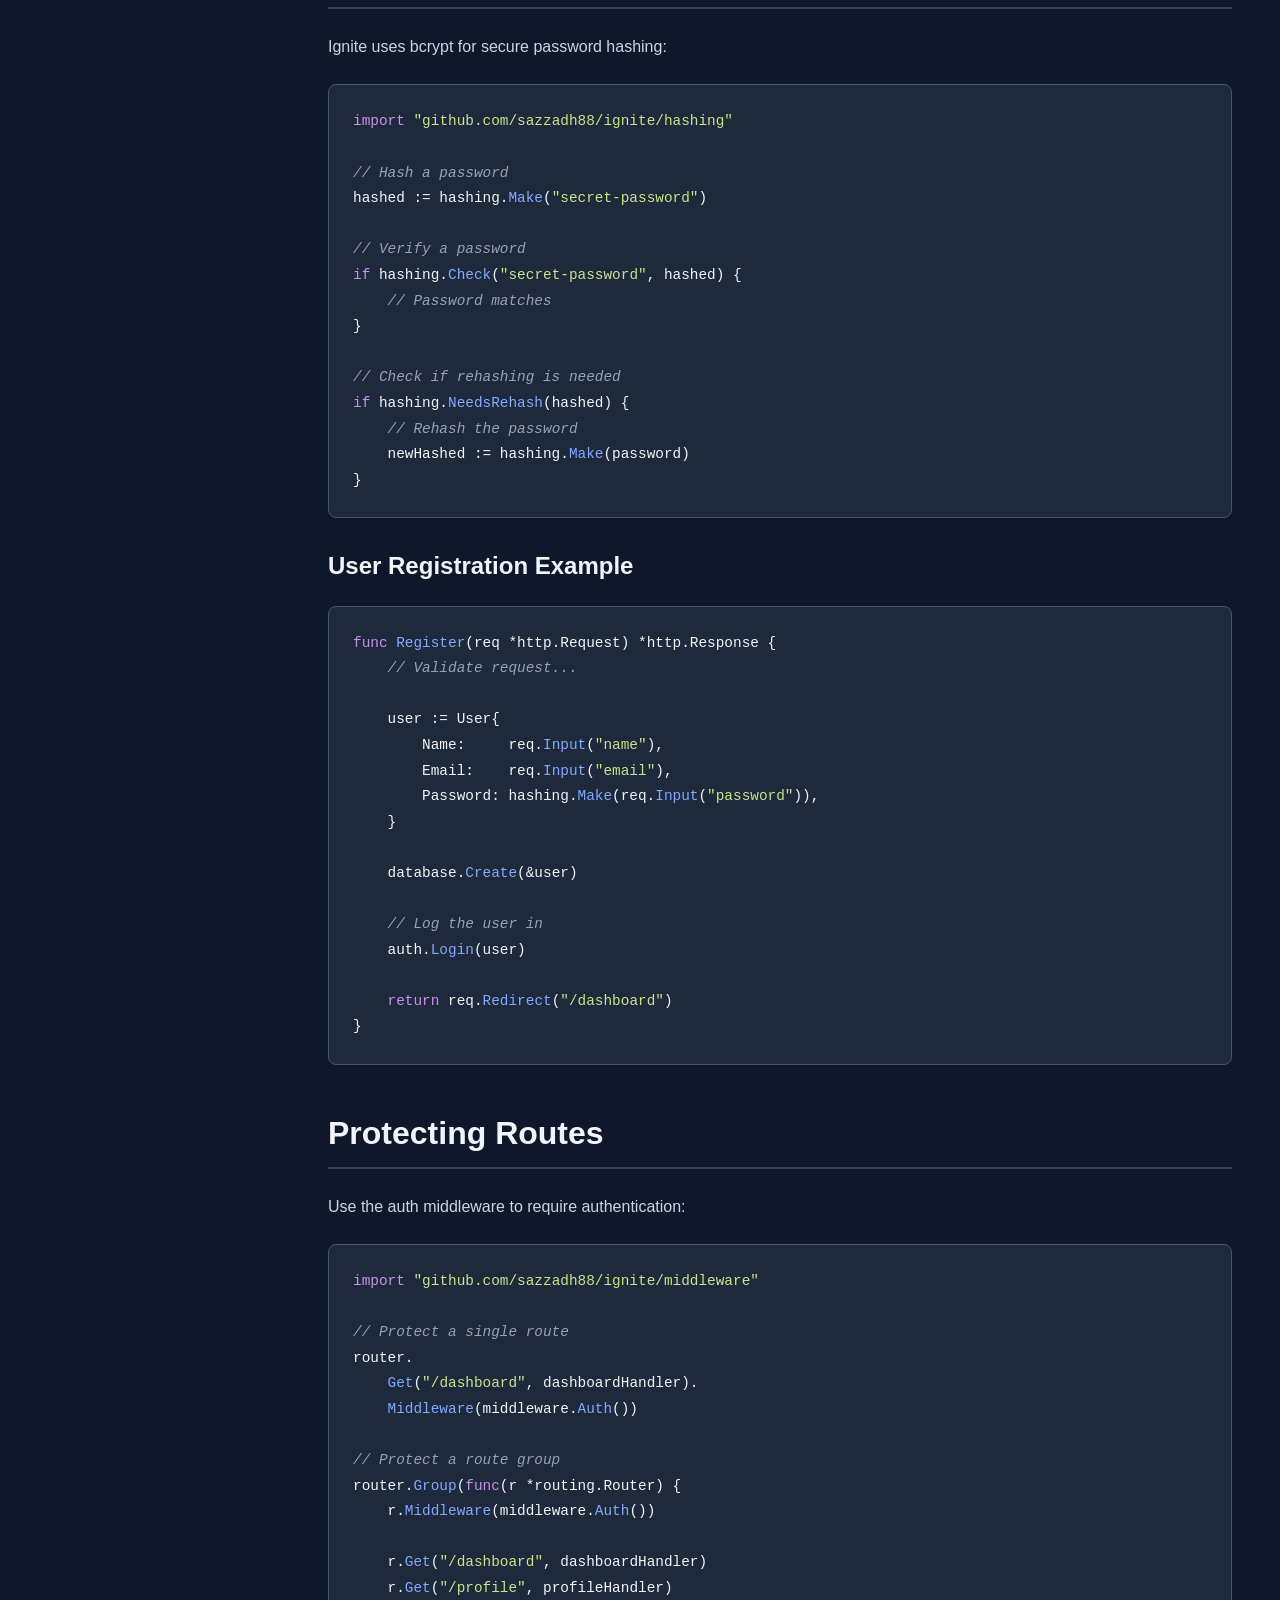
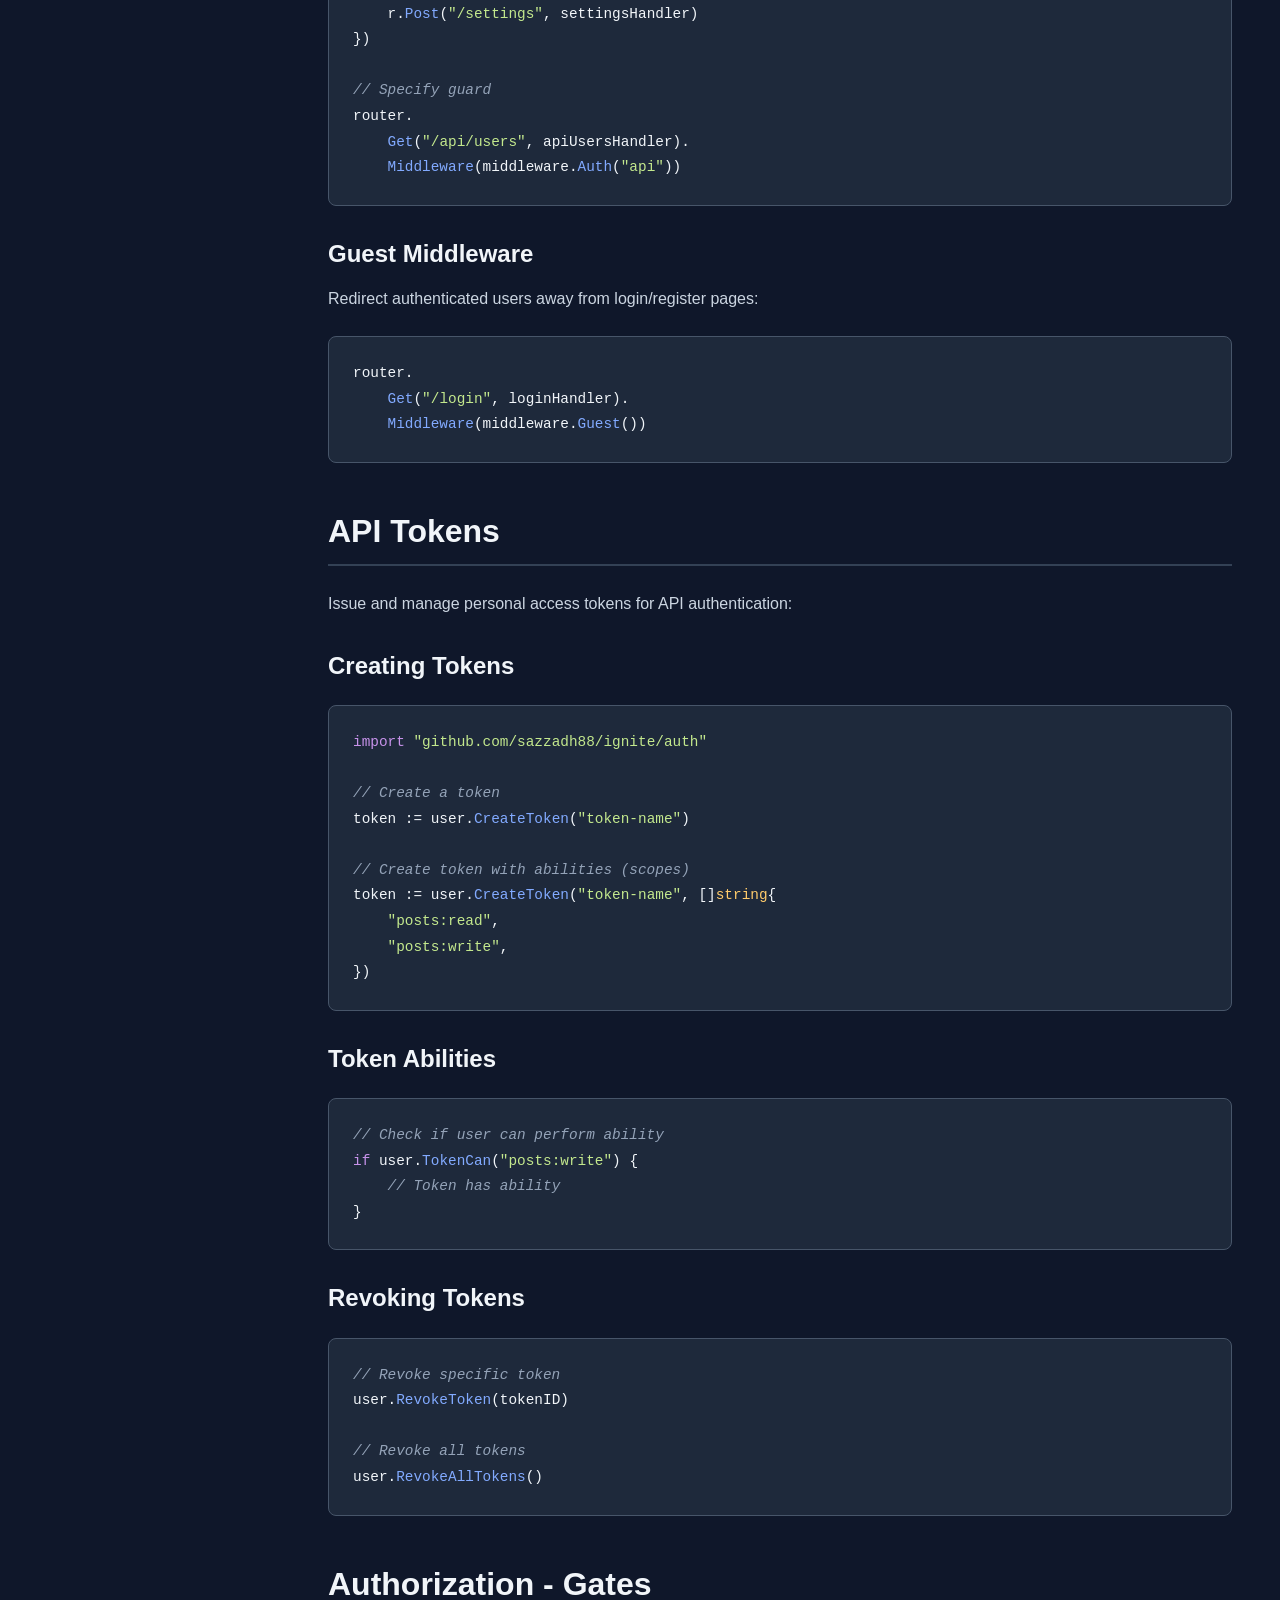
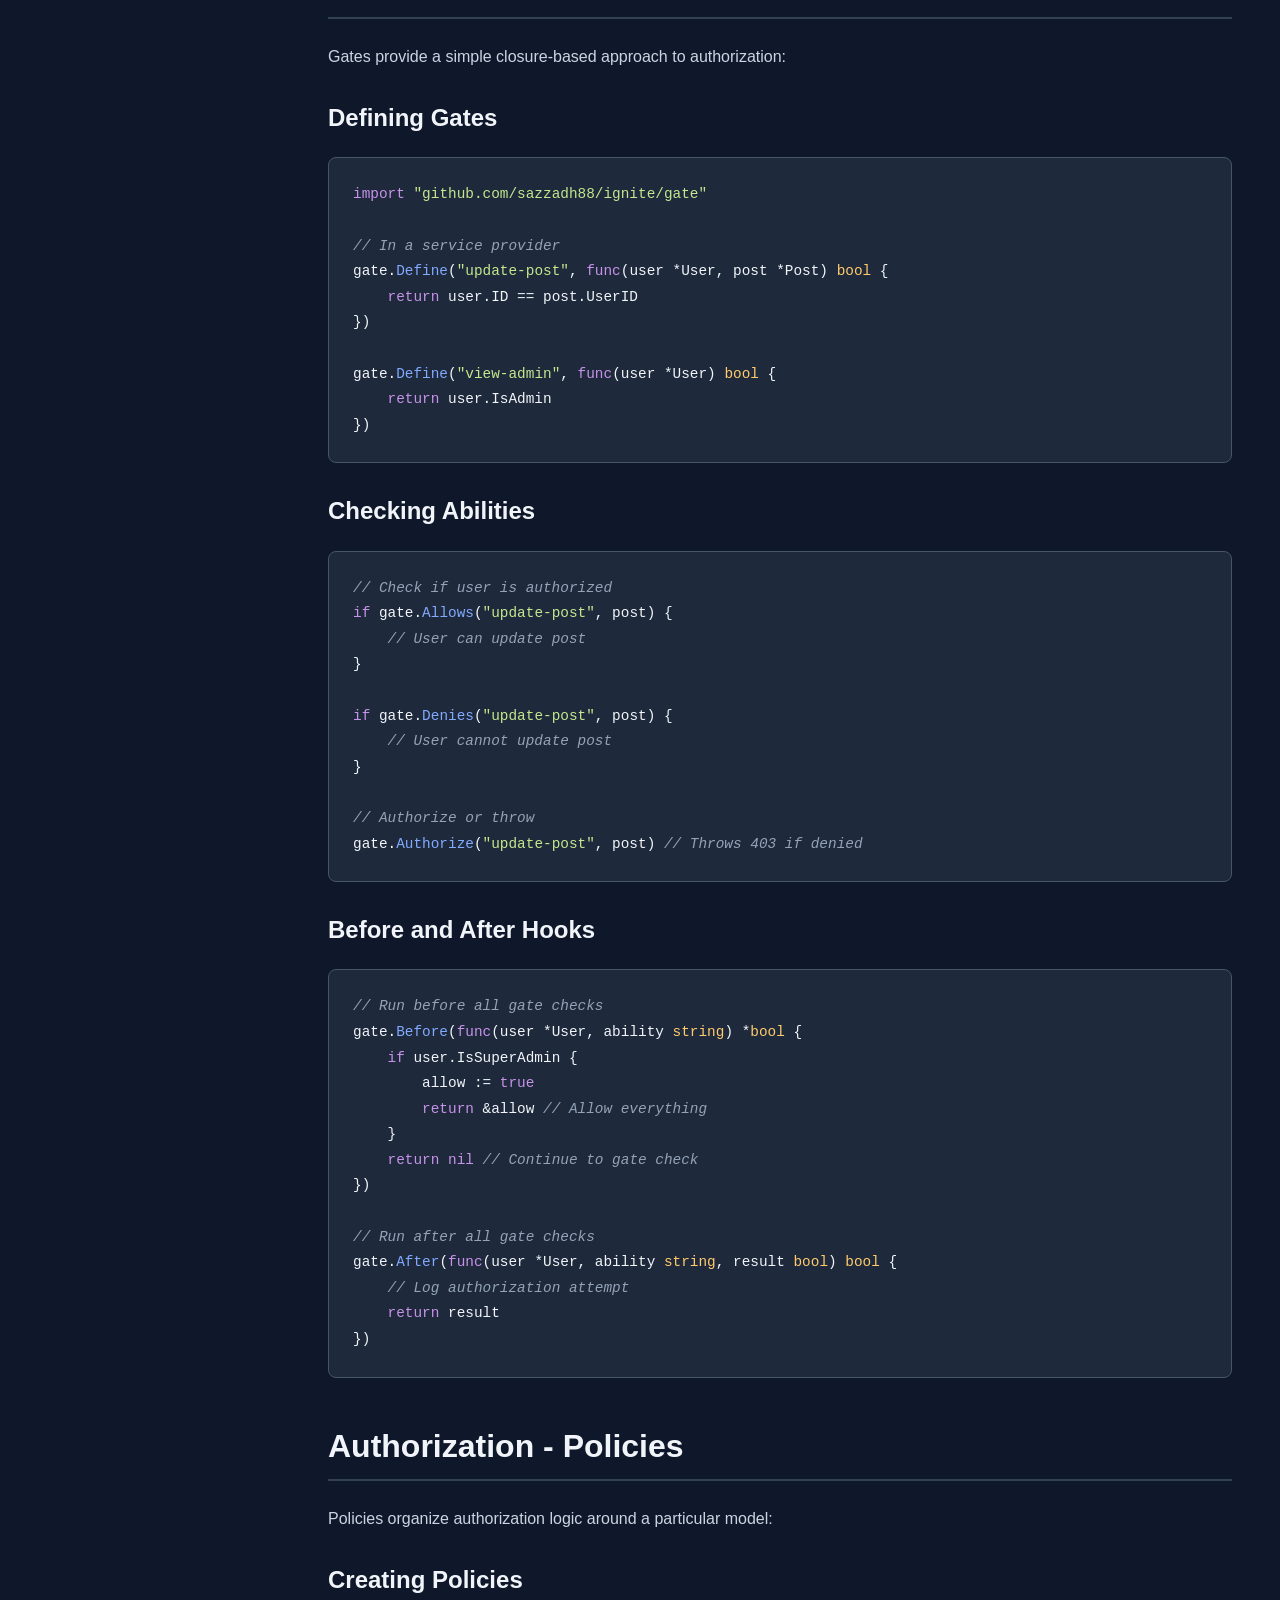
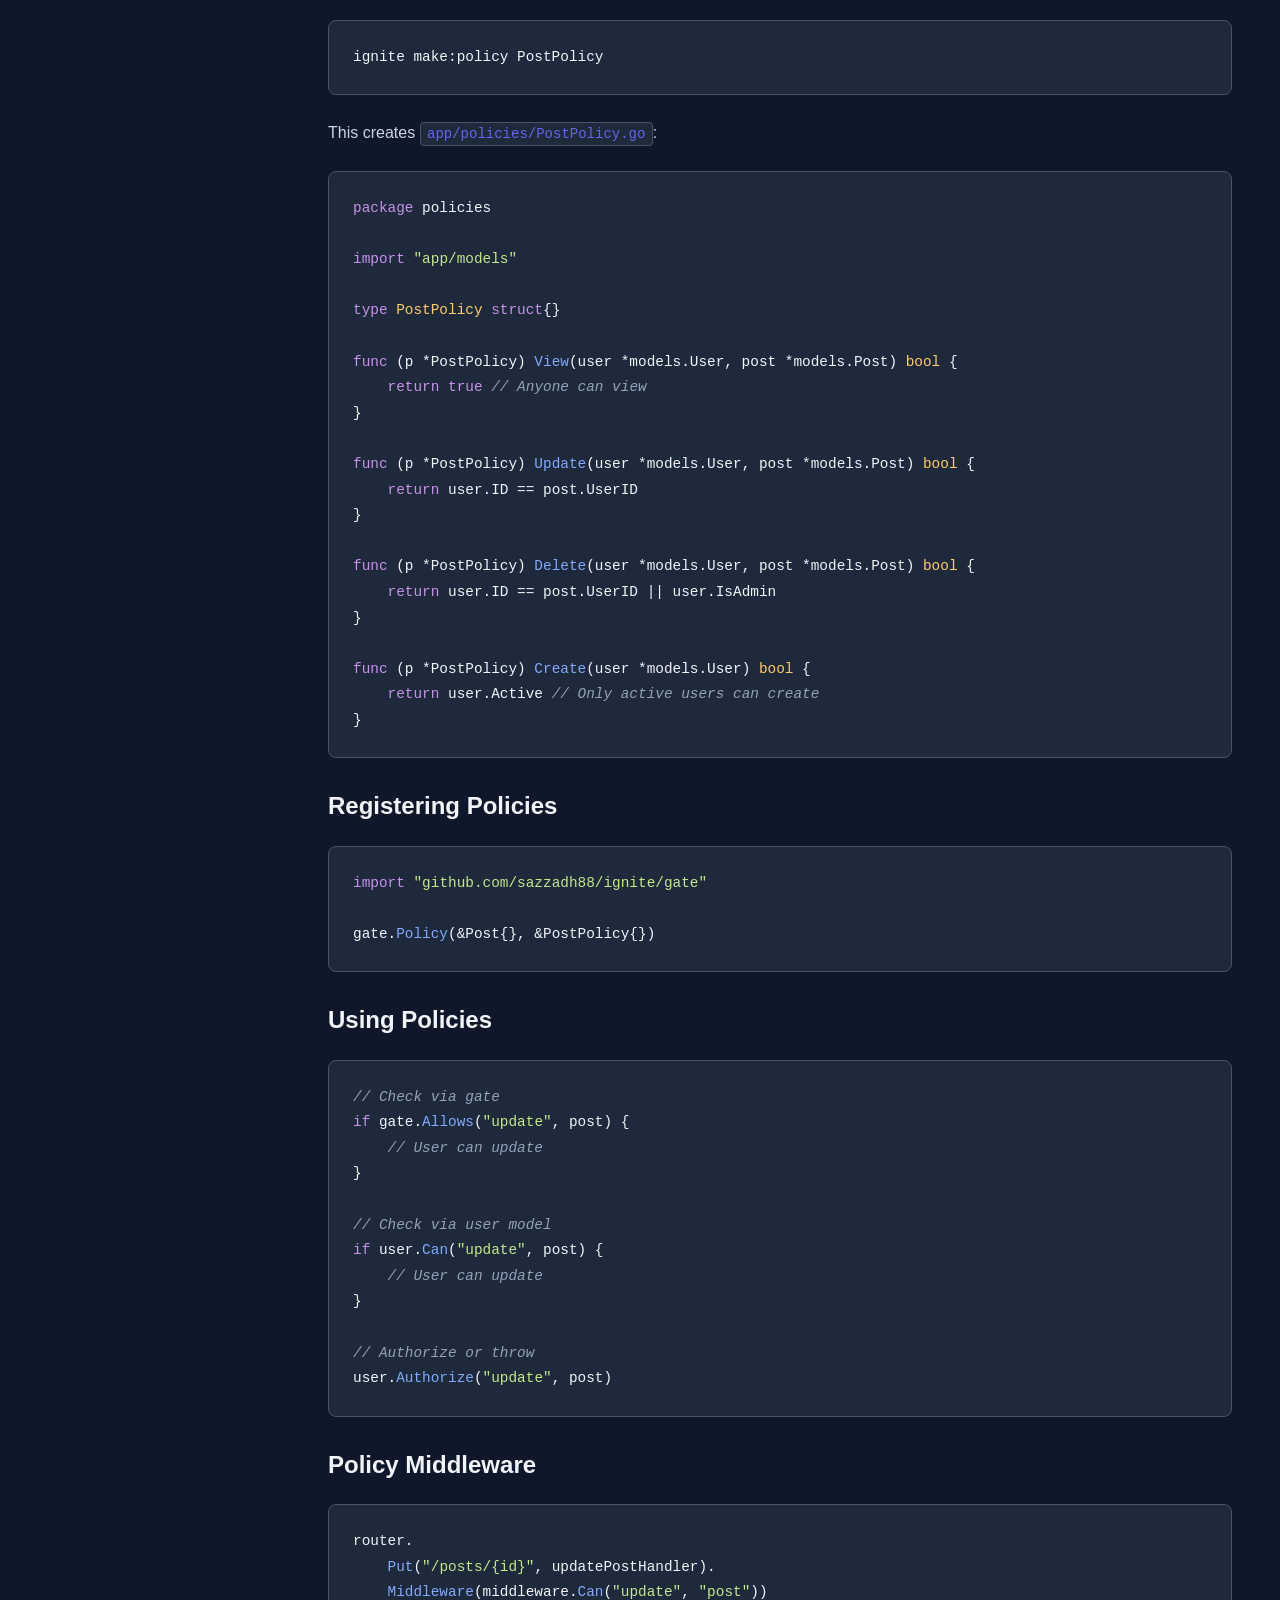
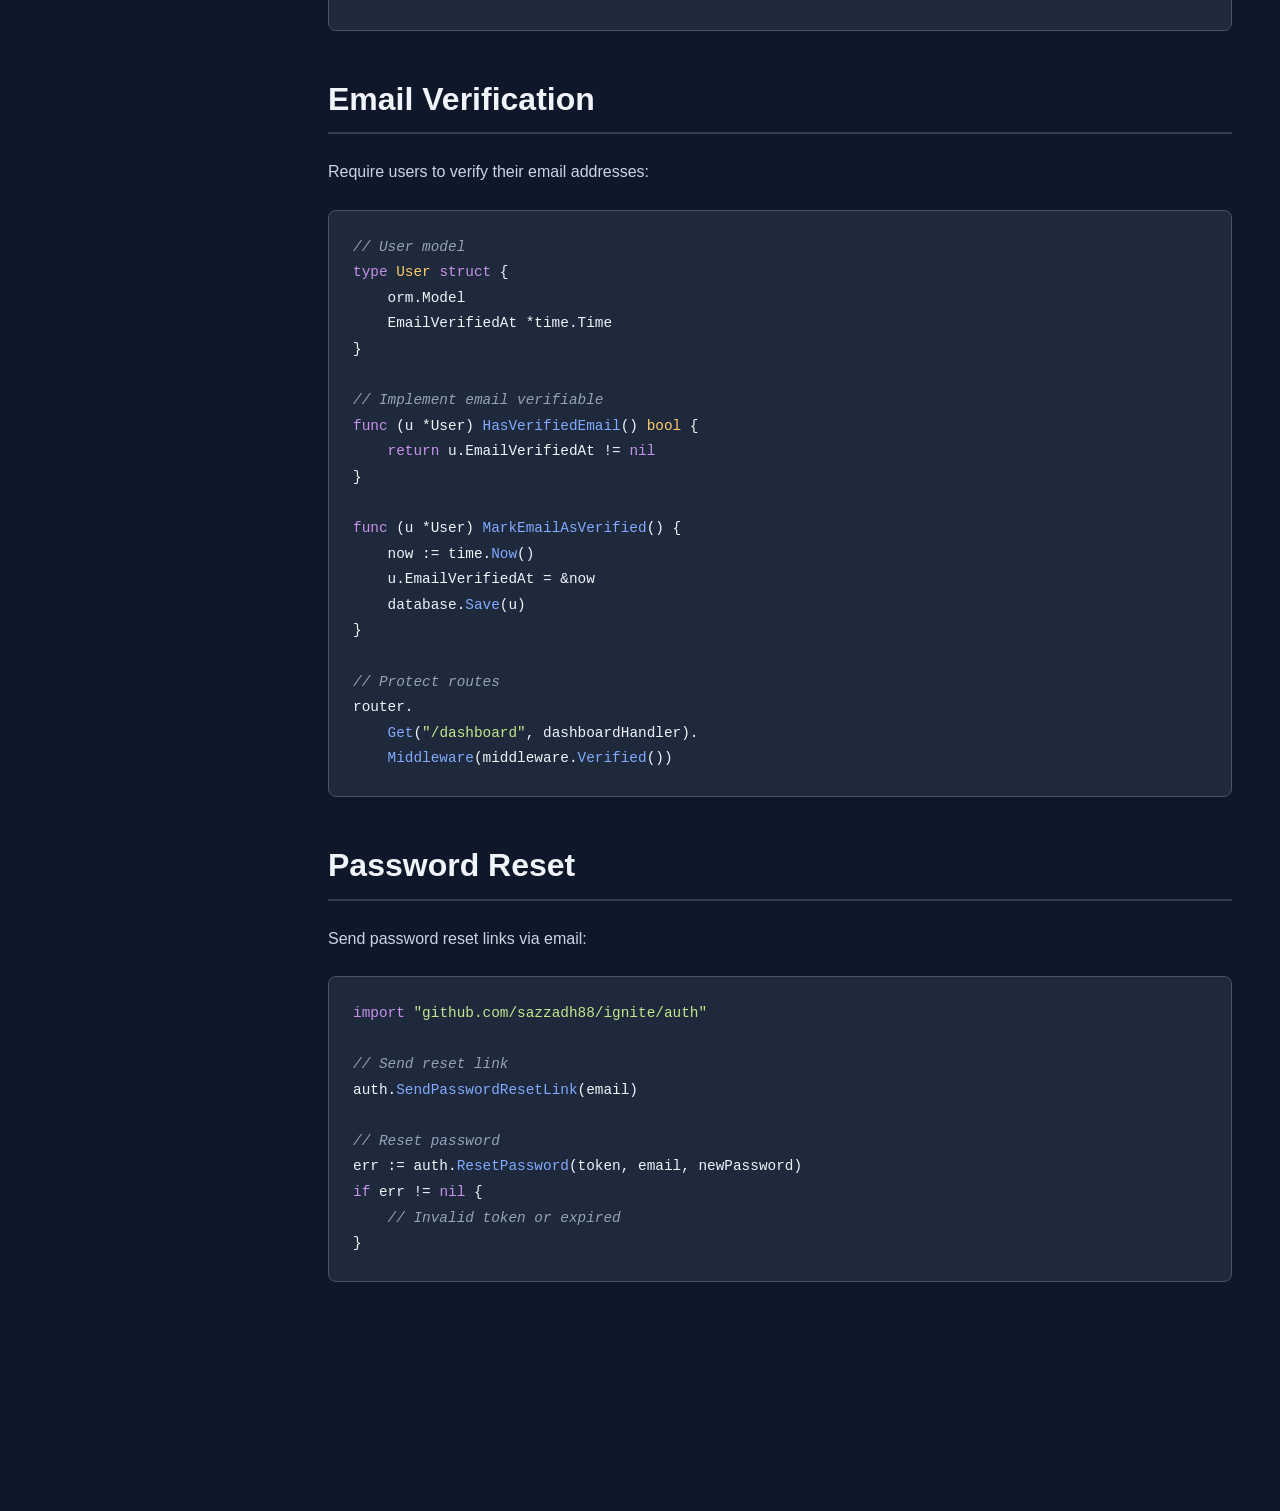
==== commit 2c5d68b6: "fix" ====
--- a/docs/authentication.html
+++ b/docs/authentication.html
@@ -35,7 +35,7 @@
         <p>Authentication settings are configured in <code>config/auth.go</code>:</p>
         <pre><code><span class="keyword">package</span> config
 
-<span class="keyword">import</span> <span class="string">"github.com/sazzad/ignite/auth"</span>
+<span class="keyword">import</span> <span class="string">"github.com/sazzadh88/ignite/auth"</span>
 
 <span class="keyword">func</span> <span class="function">Auth</span>() *auth.Config {
     <span class="keyword">return</span> &auth.Config{
@@ -69,7 +69,7 @@
 
         <h3>Session Guard (Web)</h3>
         <p>Session-based authentication stores the user ID in the session:</p>
-        <pre><code><span class="keyword">import</span> <span class="string">"github.com/sazzad/ignite/auth"</span>
+        <pre><code><span class="keyword">import</span> <span class="string">"github.com/sazzadh88/ignite/auth"</span>
 
 <span class="comment">// Attempt to authenticate</span>
 <span class="keyword">if</span> auth.<span class="function">Attempt</span>(<span class="keyword">map</span>[<span class="type">string</span>]<span class="keyword">interface</span>{}{
@@ -120,8 +120,8 @@
         <pre><code><span class="keyword">package</span> controllers
 
 <span class="keyword">import</span> (
-    <span class="string">"github.com/sazzad/ignite/auth"</span>
-    <span class="string">"github.com/sazzad/ignite/http"</span>
+    <span class="string">"github.com/sazzadh88/ignite/auth"</span>
+    <span class="string">"github.com/sazzadh88/ignite/http"</span>
 )
 
 <span class="keyword">func</span> <span class="function">Login</span>(req *http.Request) *http.Response {
@@ -182,7 +182,7 @@
       <section class="section">
         <h2 class="section-title">Password Hashing</h2>
         <p>Ignite uses bcrypt for secure password hashing:</p>
-        <pre><code><span class="keyword">import</span> <span class="string">"github.com/sazzad/ignite/hashing"</span>
+        <pre><code><span class="keyword">import</span> <span class="string">"github.com/sazzadh88/ignite/hashing"</span>
 
 <span class="comment">// Hash a password</span>
 hashed := hashing.<span class="function">Make</span>(<span class="string">"secret-password"</span>)
@@ -221,7 +221,7 @@
       <section class="section">
         <h2 class="section-title">Protecting Routes</h2>
         <p>Use the auth middleware to require authentication:</p>
-        <pre><code><span class="keyword">import</span> <span class="string">"github.com/sazzad/ignite/middleware"</span>
+        <pre><code><span class="keyword">import</span> <span class="string">"github.com/sazzadh88/ignite/middleware"</span>
 
 <span class="comment">// Protect a single route</span>
 router.
@@ -255,7 +255,7 @@
         <p>Issue and manage personal access tokens for API authentication:</p>
 
         <h3>Creating Tokens</h3>
-        <pre><code><span class="keyword">import</span> <span class="string">"github.com/sazzad/ignite/auth"</span>
+        <pre><code><span class="keyword">import</span> <span class="string">"github.com/sazzadh88/ignite/auth"</span>
 
 <span class="comment">// Create a token</span>
 token := user.<span class="function">CreateToken</span>(<span class="string">"token-name"</span>)
@@ -286,7 +286,7 @@
         <p>Gates provide a simple closure-based approach to authorization:</p>
 
         <h3>Defining Gates</h3>
-        <pre><code><span class="keyword">import</span> <span class="string">"github.com/sazzad/ignite/gate"</span>
+        <pre><code><span class="keyword">import</span> <span class="string">"github.com/sazzadh88/ignite/gate"</span>
 
 <span class="comment">// In a service provider</span>
 gate.<span class="function">Define</span>(<span class="string">"update-post"</span>, <span class="keyword">func</span>(user *User, post *Post) <span class="type">bool</span> {
@@ -358,7 +358,7 @@
 }</code></pre>
 
         <h3>Registering Policies</h3>
-        <pre><code><span class="keyword">import</span> <span class="string">"github.com/sazzad/ignite/gate"</span>
+        <pre><code><span class="keyword">import</span> <span class="string">"github.com/sazzadh88/ignite/gate"</span>
 
 gate.<span class="function">Policy</span>(&Post{}, &PostPolicy{})</code></pre>
 
@@ -413,7 +413,7 @@
       <section class="section">
         <h2 class="section-title">Password Reset</h2>
         <p>Send password reset links via email:</p>
-        <pre><code><span class="keyword">import</span> <span class="string">"github.com/sazzad/ignite/auth"</span>
+        <pre><code><span class="keyword">import</span> <span class="string">"github.com/sazzadh88/ignite/auth"</span>
 
 <span class="comment">// Send reset link</span>
 auth.<span class="function">SendPasswordResetLink</span>(email)
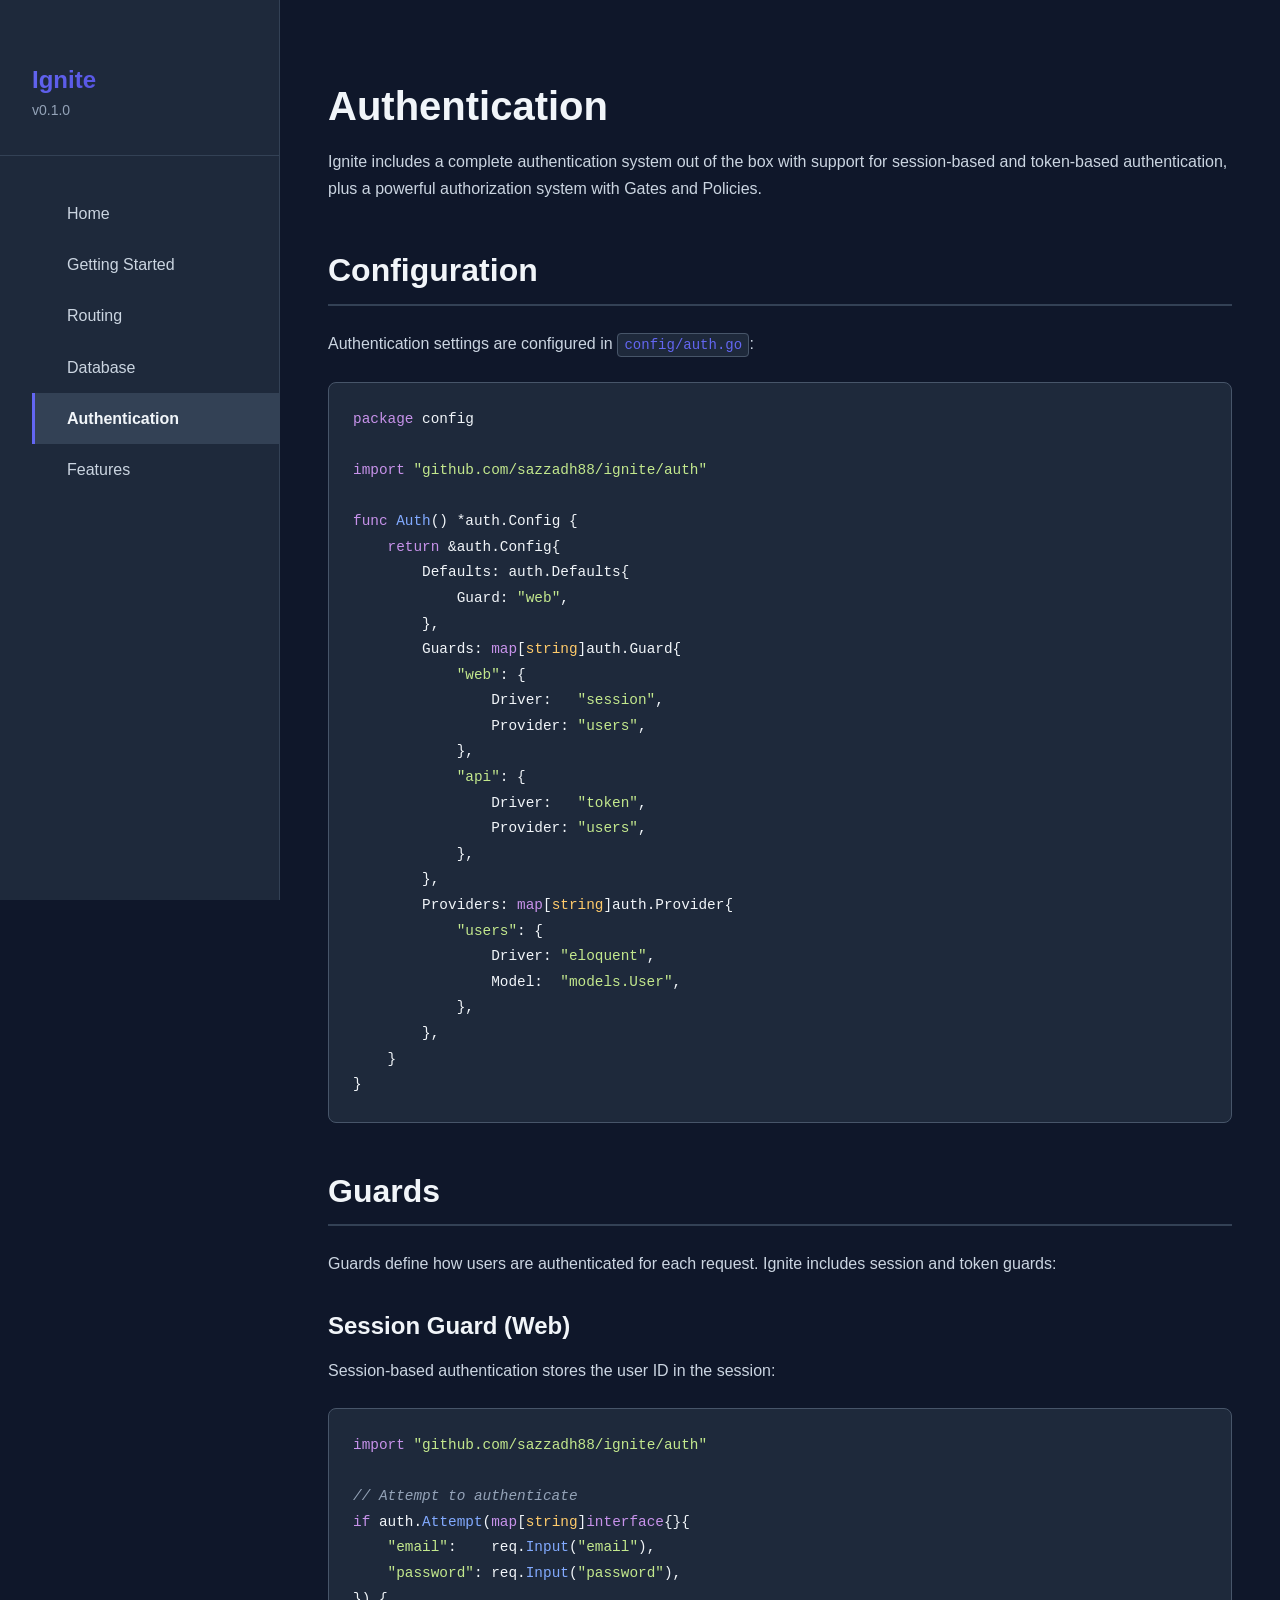
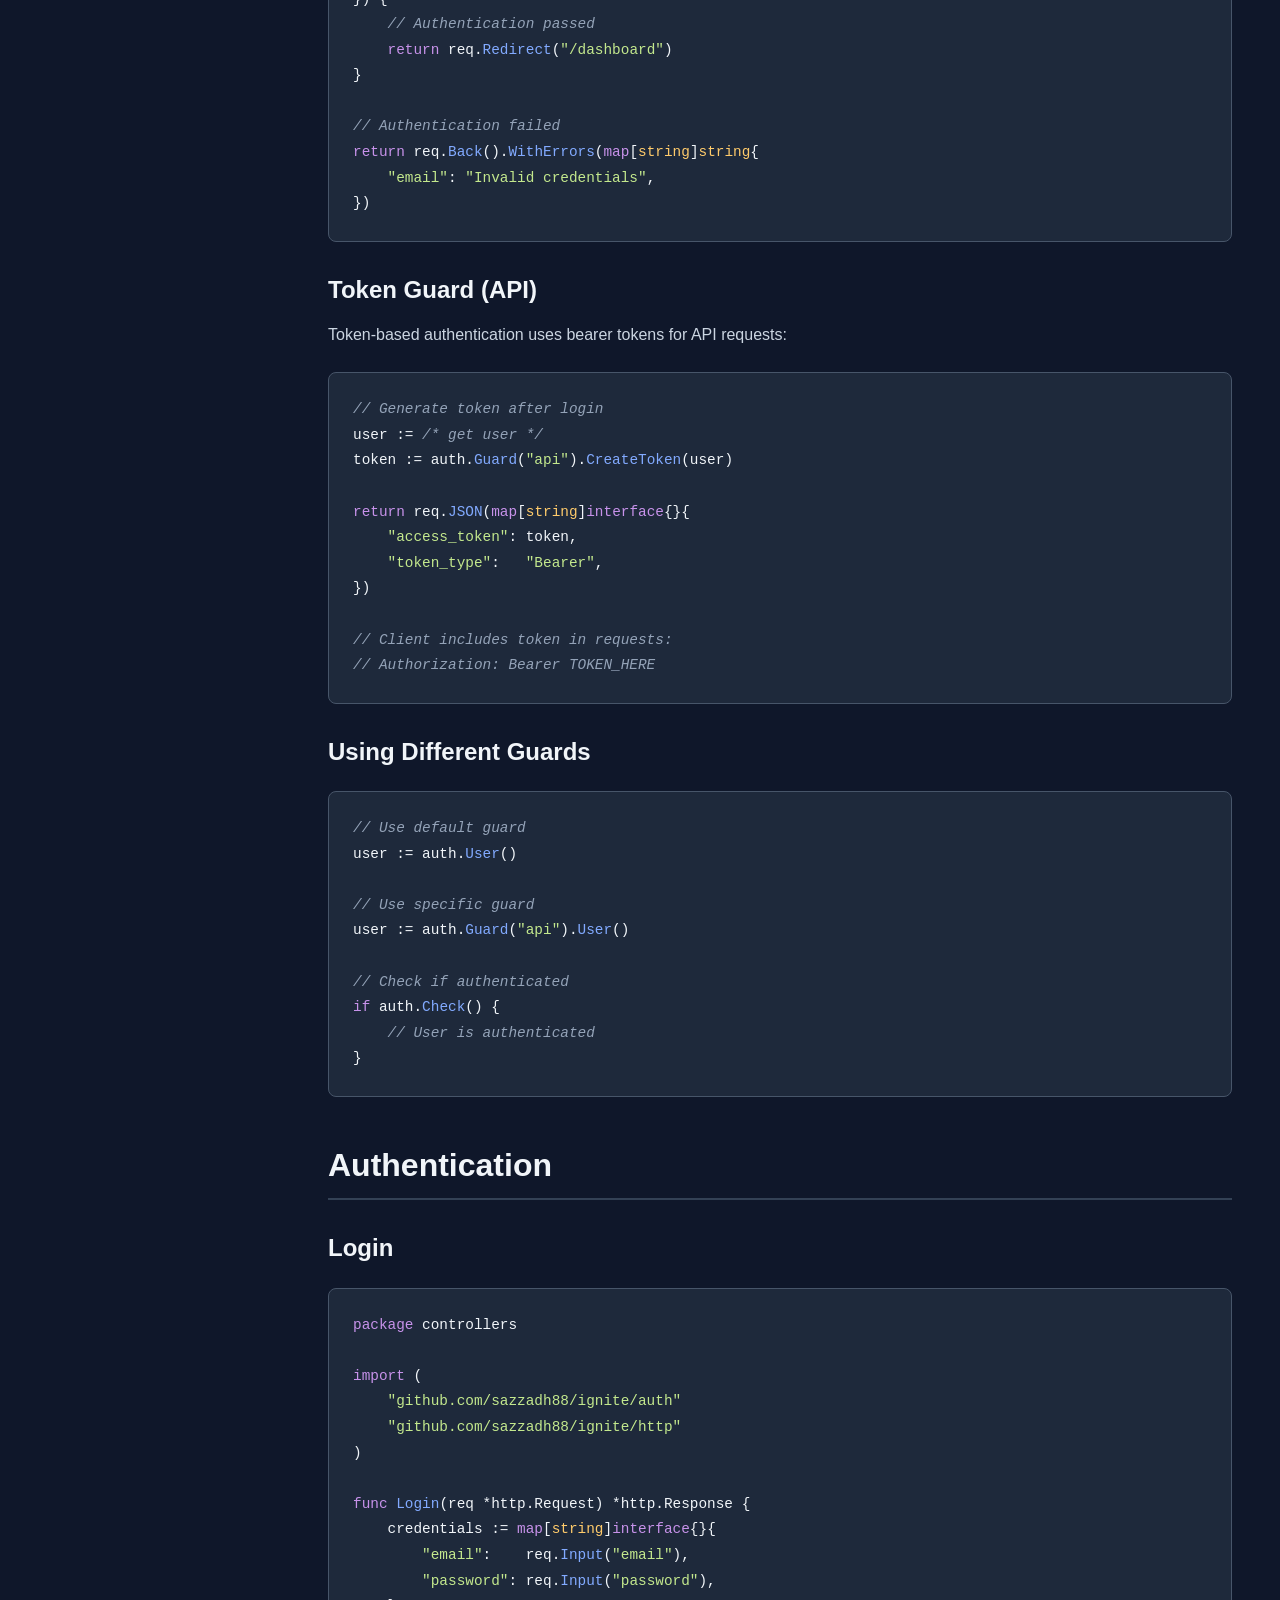
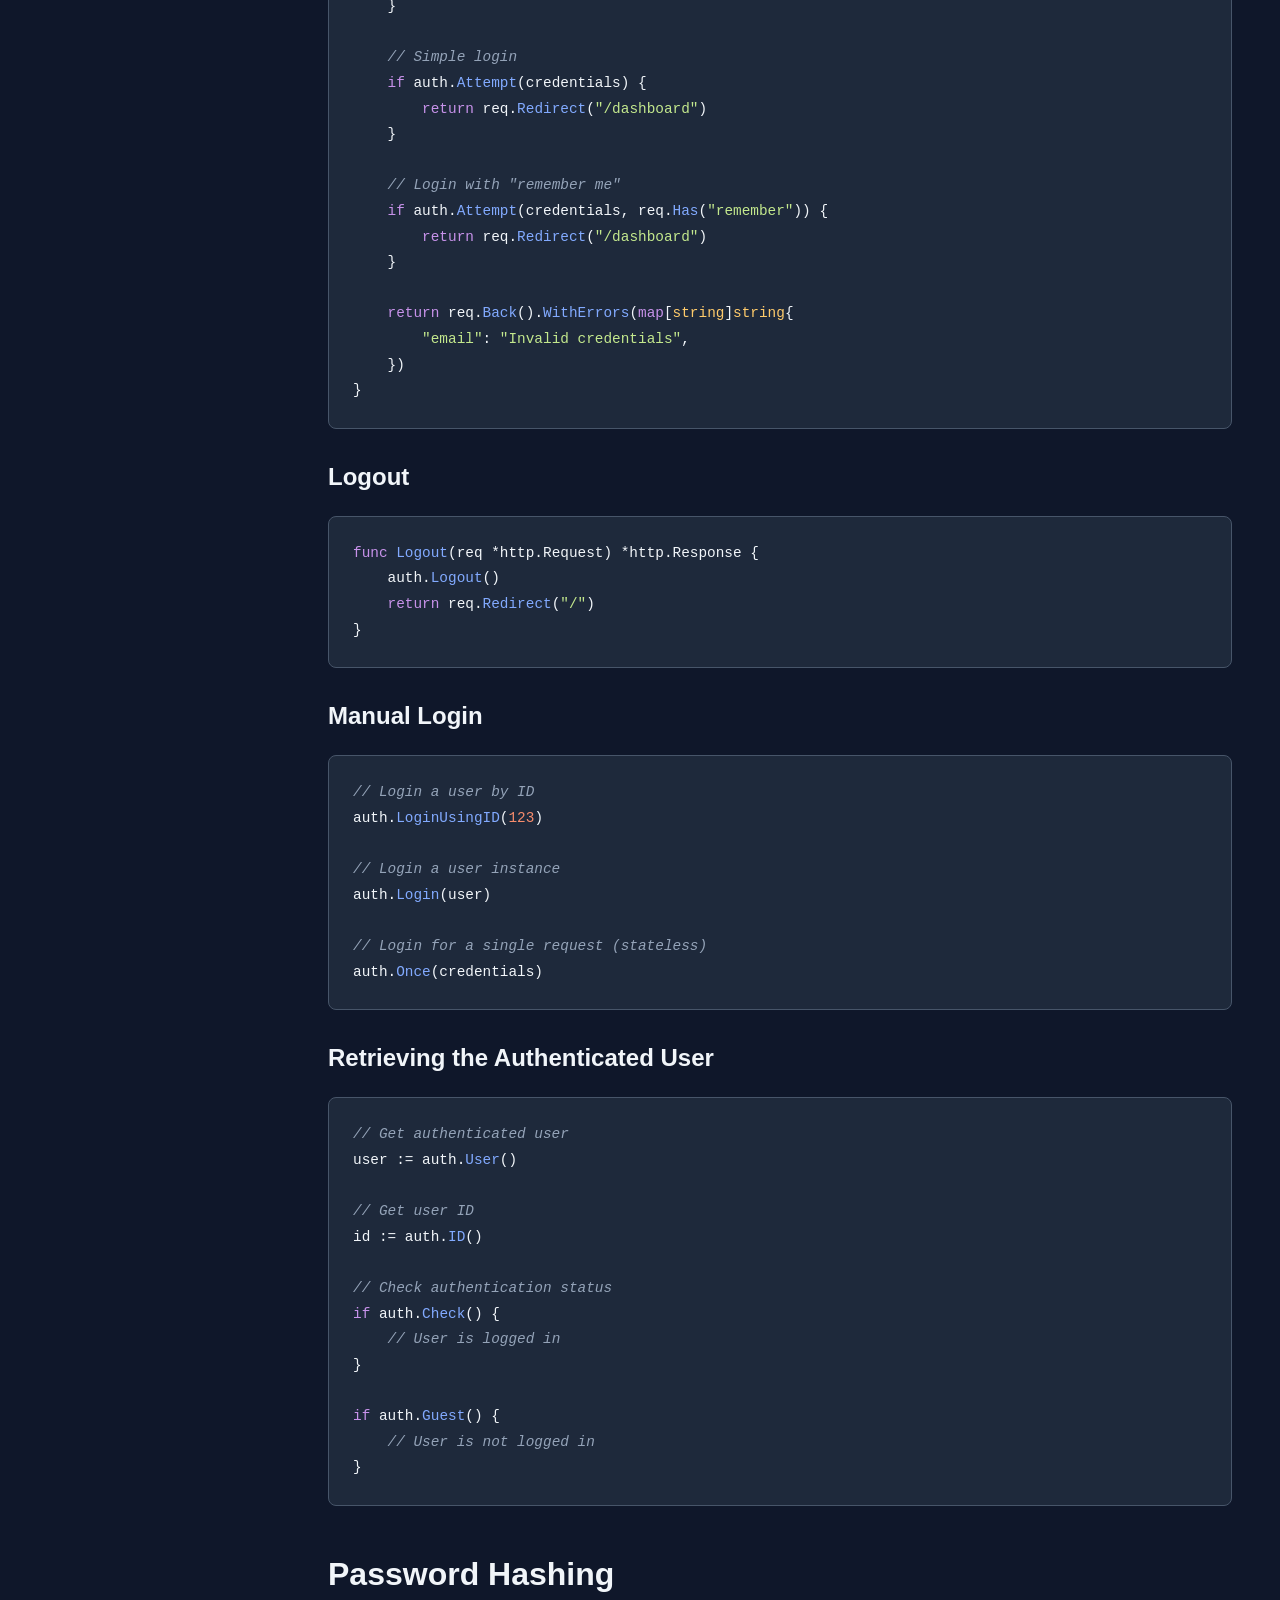
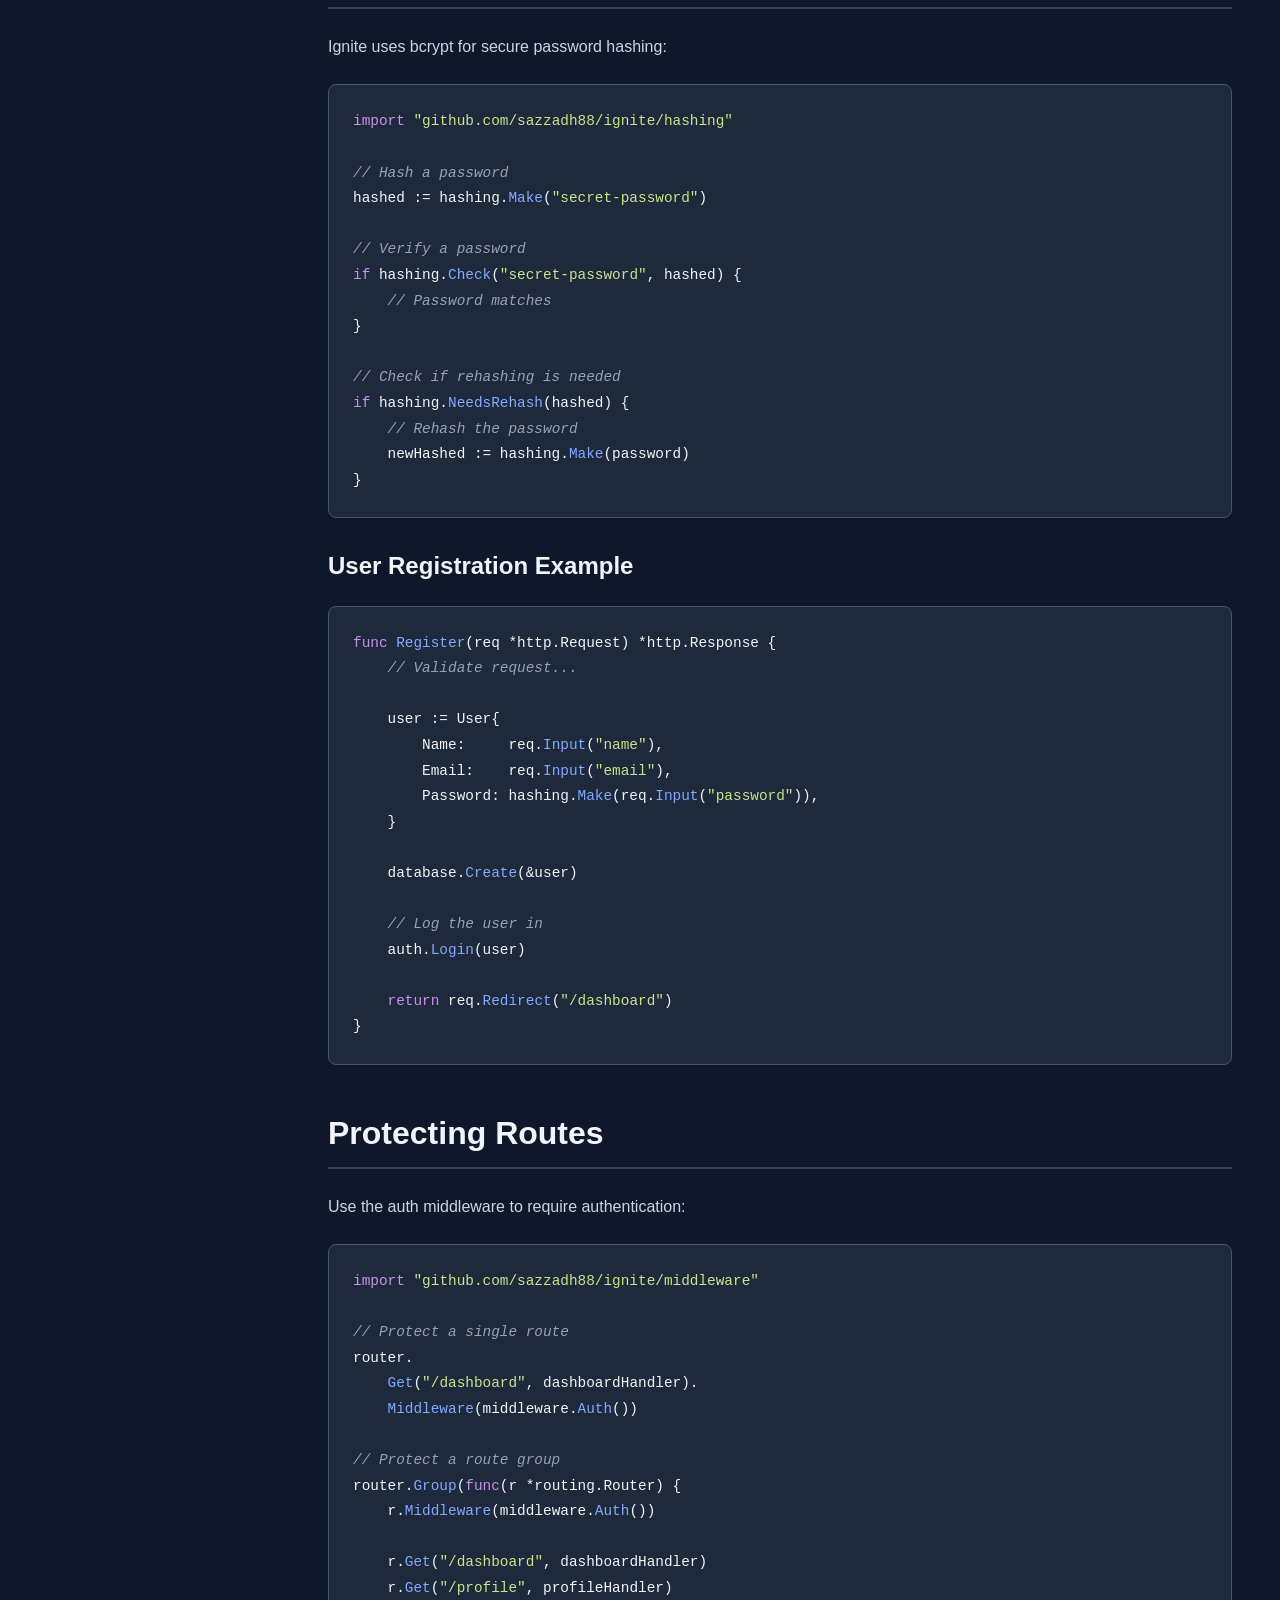
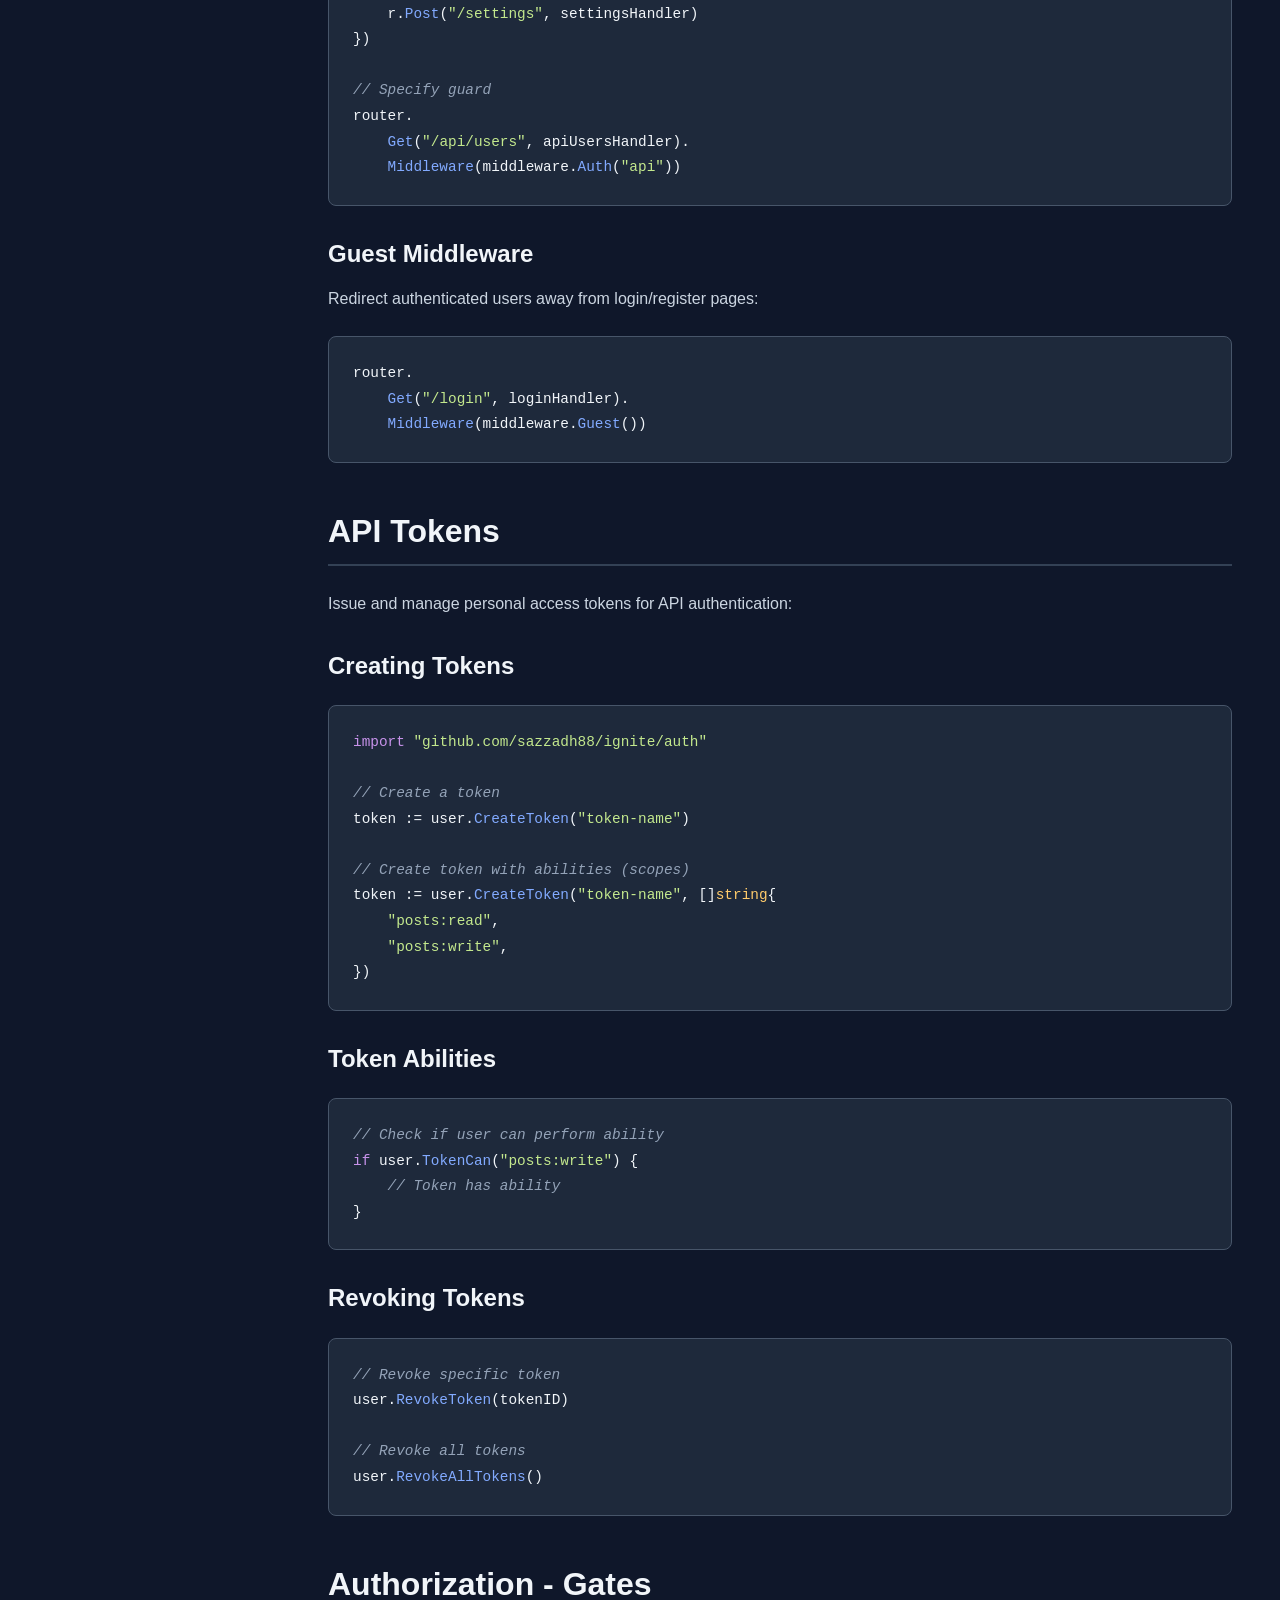
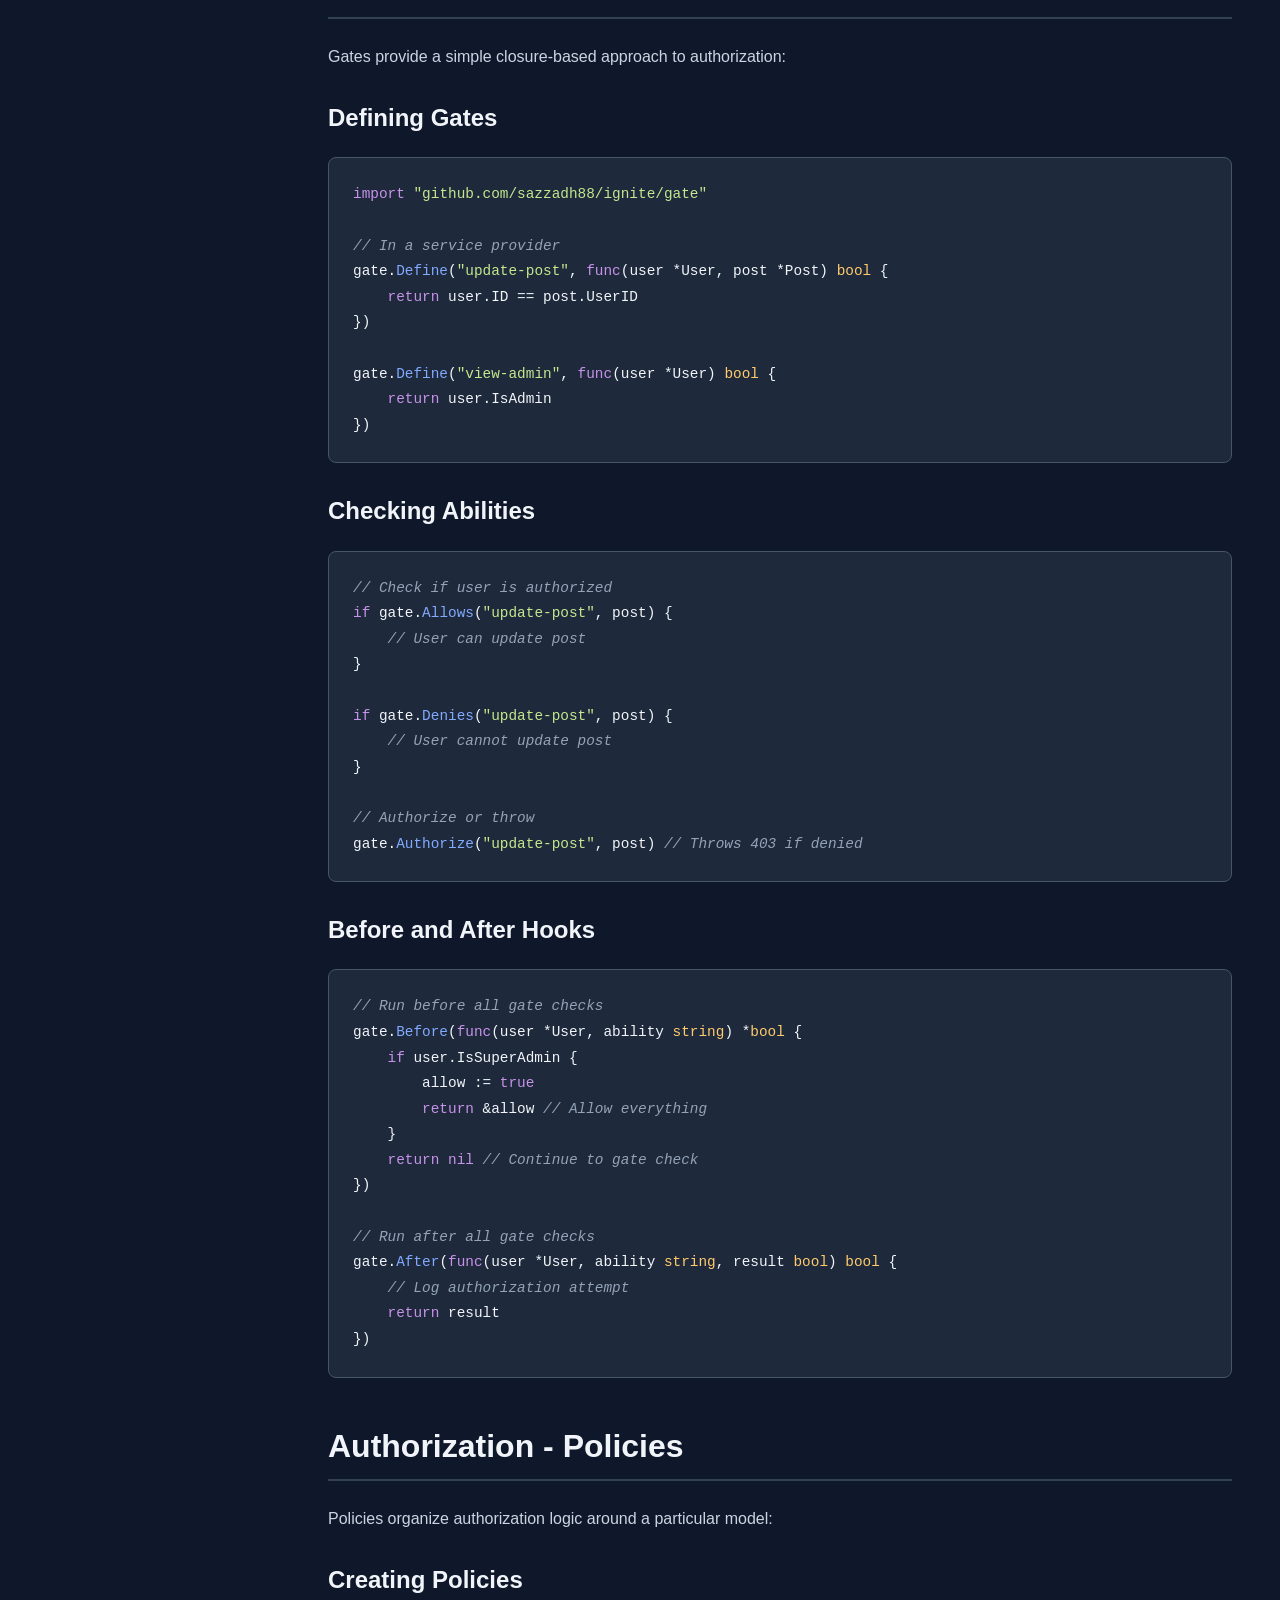
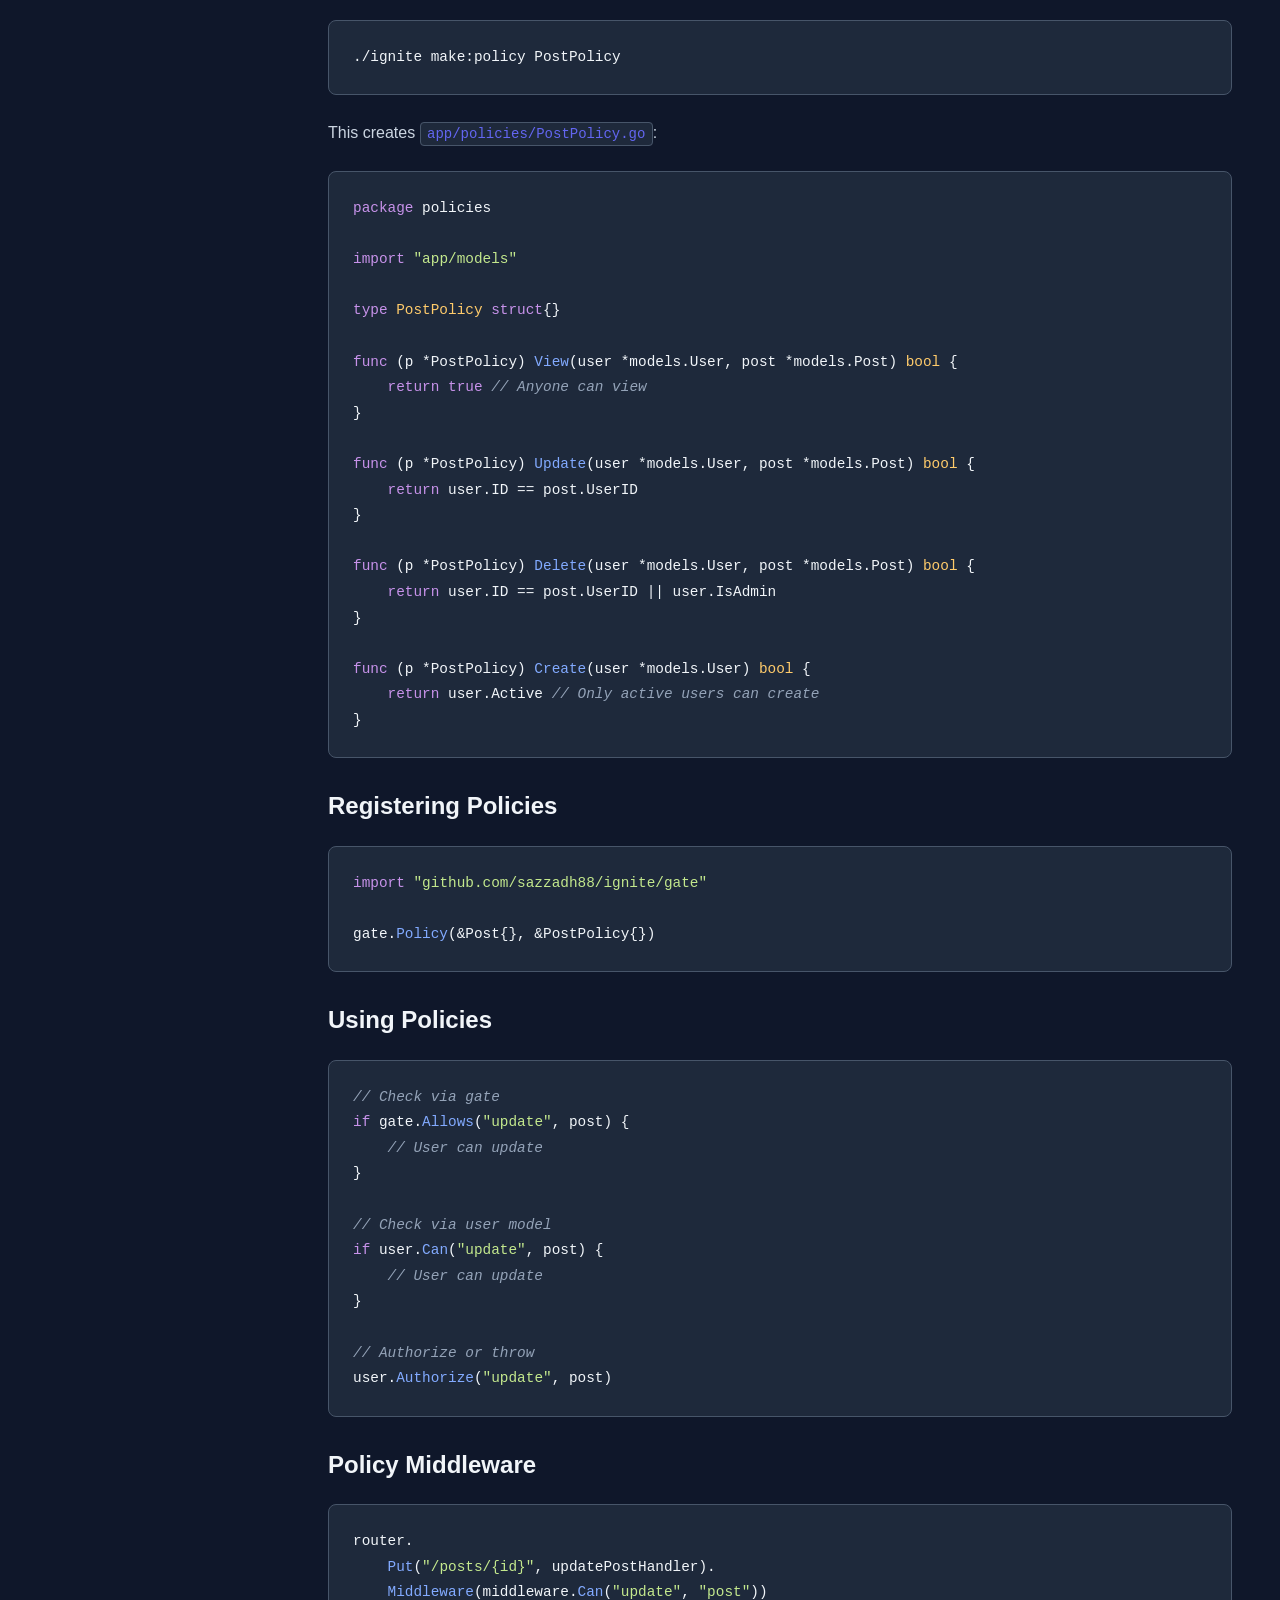
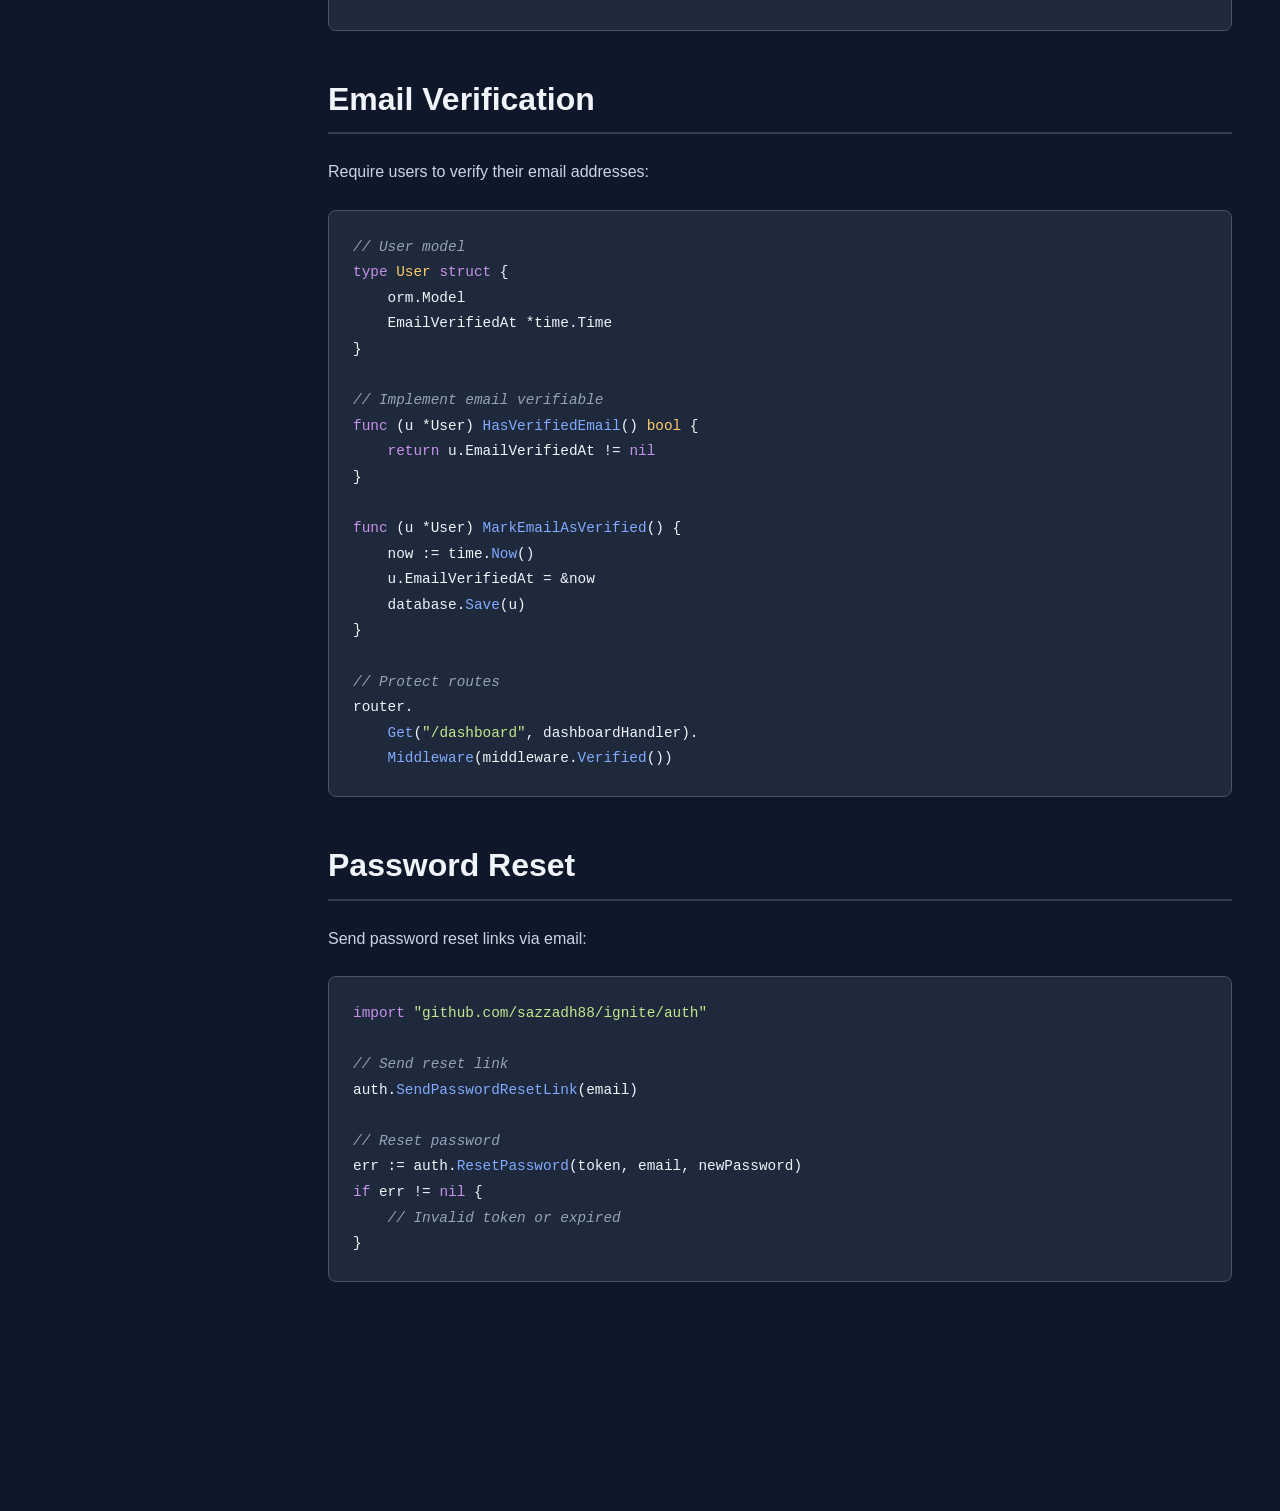
==== commit 0aa3e31b: "docs: update guides for project-local CLI, app key, and migrations - Update documentation to use the" ====
--- a/docs/authentication.html
+++ b/docs/authentication.html
@@ -333,7 +333,7 @@
         <p>Policies organize authorization logic around a particular model:</p>
 
         <h3>Creating Policies</h3>
-        <pre><code>ignite make:policy PostPolicy</code></pre>
+        <pre><code>./ignite make:policy PostPolicy</code></pre>
         <p>This creates <code>app/policies/PostPolicy.go</code>:</p>
         <pre><code><span class="keyword">package</span> policies
 
